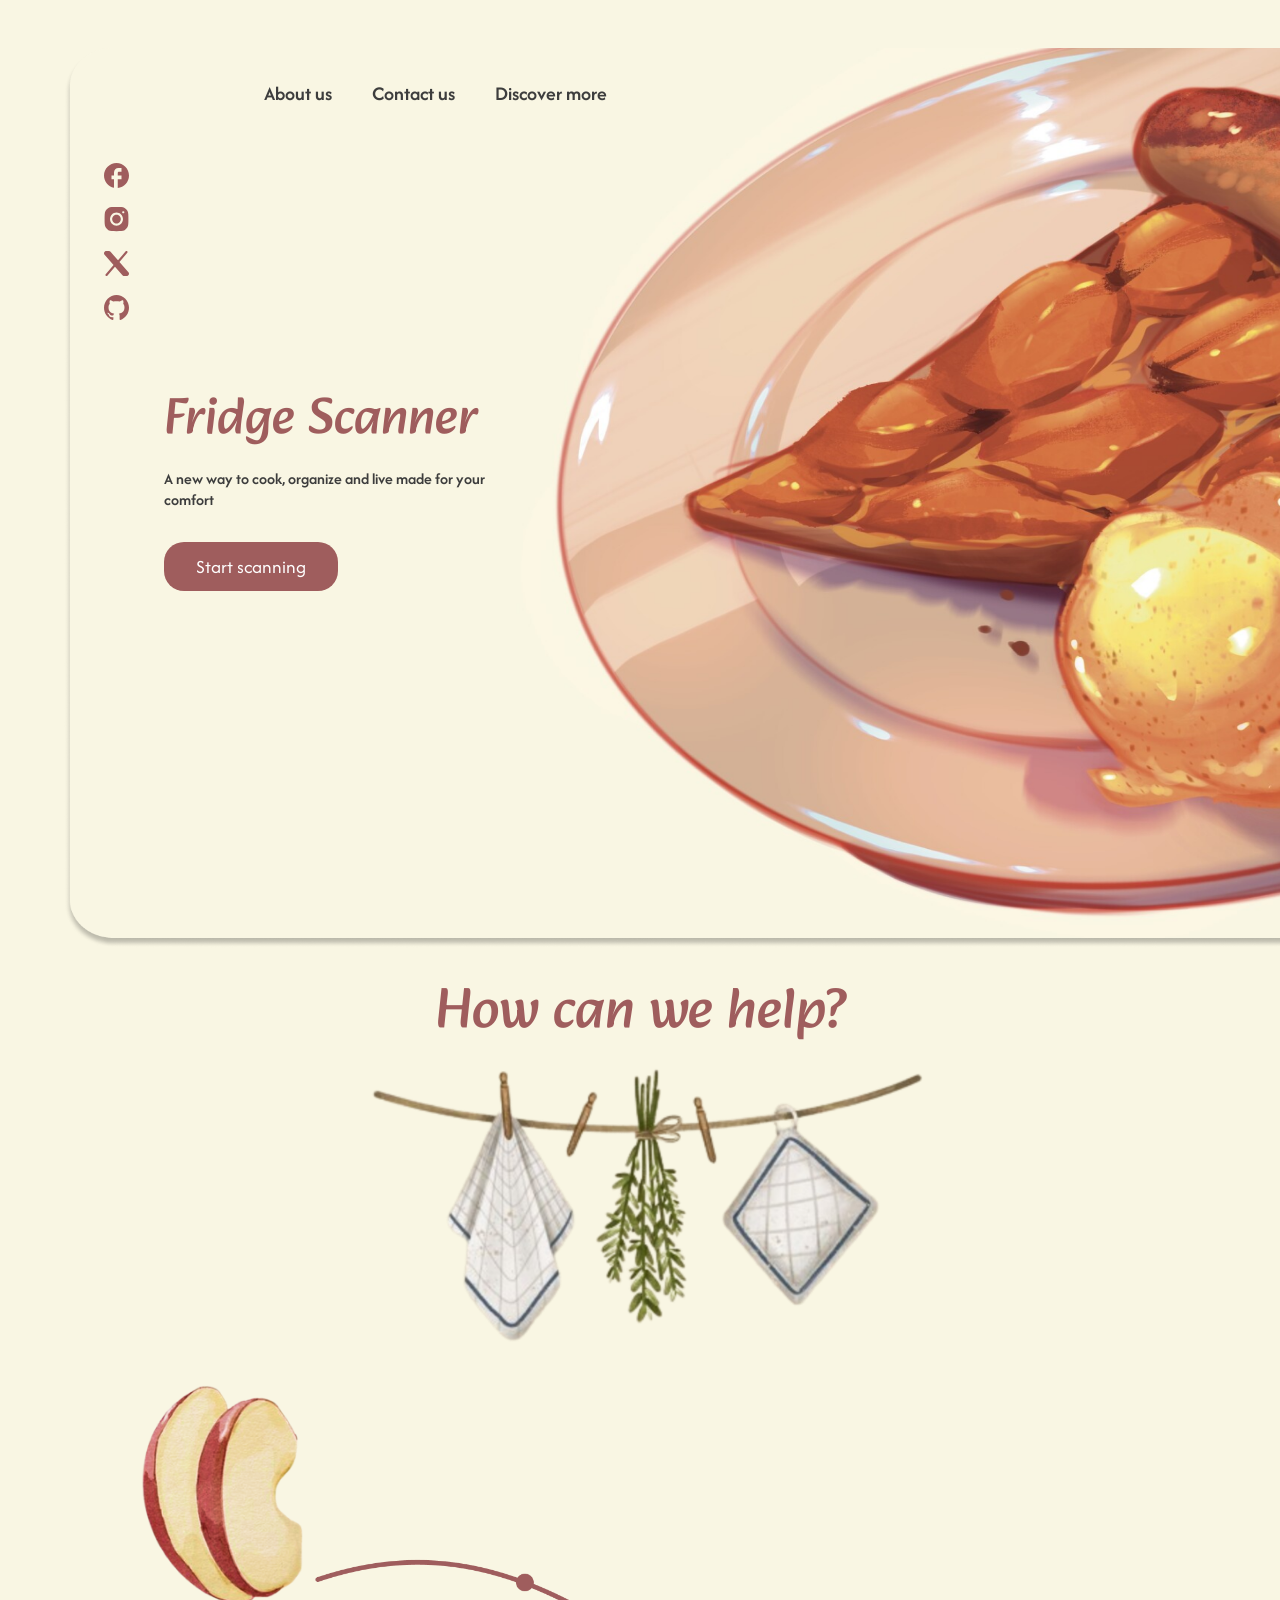
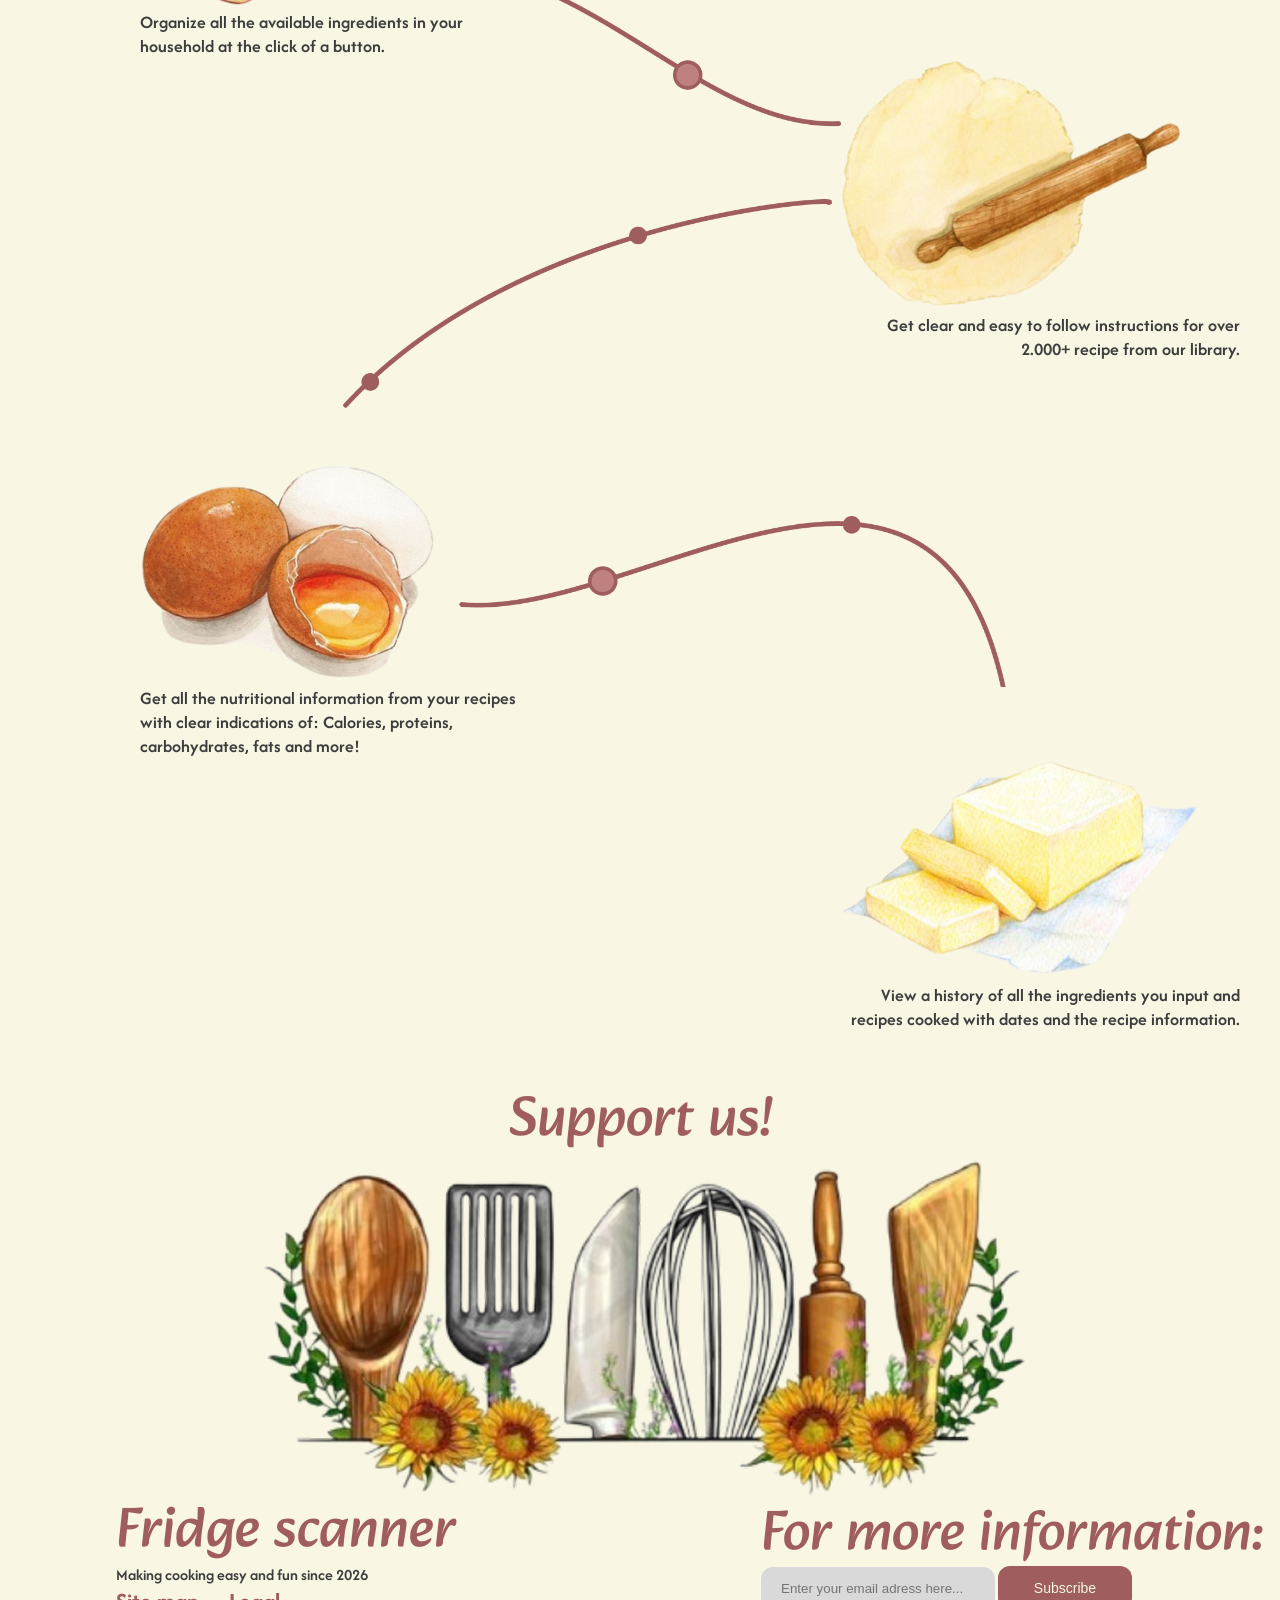
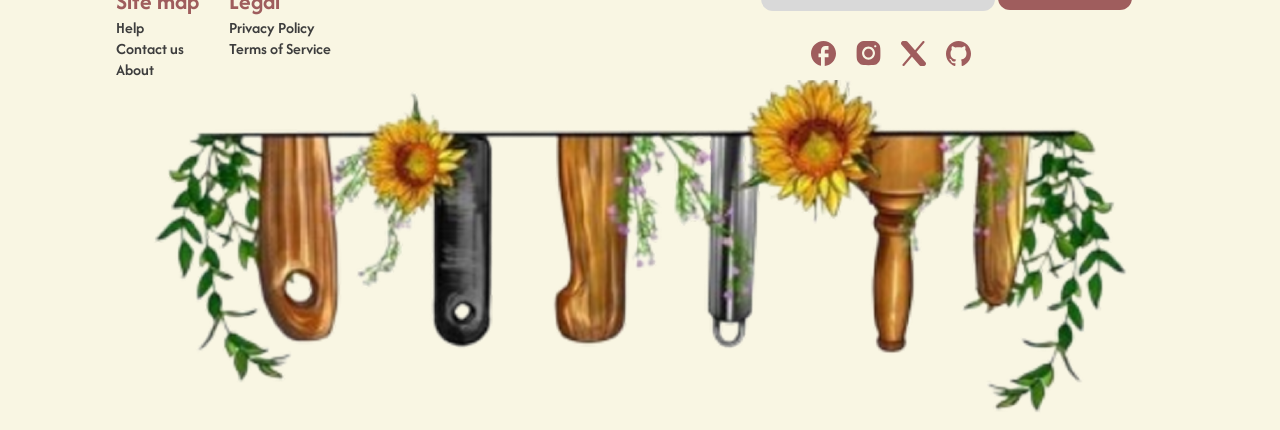
==== index.html @ 54549758 "Finished the input bar and positioned it accordingly close #28" ====
<!DOCTYPE html>
<html lang="en">
<head>
    <meta charset="UTF-8">
    <meta name="viewport" content="width=device-width, initial-scale=1.0">
    <title>Fridge Scanner - Cooking Made Easy</title>
    <link rel="stylesheet" href="styles/main.css">

    <link rel="preconnect" href="https://fonts.googleapis.com">
    <link rel="preconnect" href="https://fonts.gstatic.com" crossorigin>
    <link rel="preconnect" href="https://fonts.googleapis.com">
<link rel="preconnect" href="https://fonts.gstatic.com" crossorigin>
<link href="https://fonts.googleapis.com/css2?family=Afacad:ital,wght@0,400..700;1,400..700&family=Alkatra:wght@400..700&family=DM+Sans:ital,opsz,wght@0,9..40,100..1000;1,9..40,100..1000&family=Noto+Sans:ital,wght@0,100..900;1,100..900&display=swap" rel="stylesheet">
    <link href="https://fonts.googleapis.com/css2?family=Afacad:ital,wght@0,400..700;1,400..700&family=DM+Sans:ital,opsz,wght@0,9..40,100..1000;1,9..40,100..1000&family=Noto+Sans:ital,wght@0,100..900;1,100..900&display=swap" rel="stylesheet">
</head>
 
<body>

    <section class="hero">
      <header>
        
        <nav>
            <a href="#about">About us</a>
            <a href="#contact">Contact us</a>
            <a href="#discover">Discover more</a>
        </nav>

    </header>

       <div class="social-icons">
            <svg width="20" height="20" viewBox="0 0 20 20" fill="none" xmlns="http://www.w3.org/2000/svg">
              <a href="#Facebook">aaa</a>
              <path d="M20 10.0251C20 4.49123 15.52 0 10 0C4.48 0 0 4.49123 0 10.0251C0 14.8772 3.44 18.9173 8 19.8496V13.0326H6V10.0251H8V7.5188C8 5.58396 9.57 4.01003 11.5 4.01003H14V7.01754H12C11.45 7.01754 11 7.46867 11 8.02005V10.0251H14V13.0326H11V20C16.05 19.4987 20 15.2281 20 10.0251Z" fill="#9F5D5D"/>
            </svg>

            <svg width="20" height="21" viewBox="0 0 20 21" fill="none" xmlns="http://www.w3.org/2000/svg">
              <a href="#instagram"></a>
              <path d="M6.36365 10.1698C6.36365 9.18899 6.74676 8.24836 7.42871 7.55483C8.11066 6.8613 9.03559 6.47168 10 6.47168C10.9644 6.47168 11.8894 6.8613 12.5713 7.55483C13.2533 8.24836 13.6364 9.18899 13.6364 10.1698C13.6364 11.1506 13.2533 12.0912 12.5713 12.7847C11.8894 13.4783 10.9644 13.8679 10 13.8679C9.03559 13.8679 8.11066 13.4783 7.42871 12.7847C6.74676 12.0912 6.36365 11.1506 6.36365 10.1698Z" fill="#9F5D5D"/>
              <path d="M10.0455 0C11.7064 0 13.0145 2.06648e-08 14.0636 0.0970753C15.1345 0.195075 16.0236 0.40032 16.8182 0.867206C17.7855 1.43519 18.5888 2.2521 19.1473 3.23584C19.6064 4.04388 19.8082 4.94807 19.9045 6.03716C20 7.10406 20 8.43446 20 10.1236V10.216C20 11.9051 20 13.2355 19.9045 14.3024C19.8082 15.3915 19.6064 16.2957 19.1473 17.1037C18.5888 18.0875 17.7855 18.9044 16.8182 19.4724C16.0236 19.9393 15.1345 20.1445 14.0636 20.2425C13.0145 20.3396 11.7064 20.3396 10.0455 20.3396H9.95455C8.29364 20.3396 6.98546 20.3396 5.93636 20.2425C4.86545 20.1445 3.97636 19.9393 3.18182 19.4724C2.2145 18.9044 1.41123 18.0875 0.852727 17.1037C0.393636 16.2957 0.191818 15.3915 0.0954546 14.3024C2.03198e-08 13.2355 0 11.9051 0 10.216V10.1236C0 8.43446 2.03198e-08 7.10406 0.0954546 6.03716C0.191818 4.94807 0.393636 4.04388 0.852727 3.23584C1.41123 2.2521 2.2145 1.43519 3.18182 0.867206C3.97636 0.40032 4.86545 0.195075 5.93636 0.0970753C6.98546 2.06648e-08 8.29364 0 9.95455 0H10.0455ZM15.6818 3.46698C15.4407 3.46698 15.2095 3.56438 15.039 3.73776C14.8685 3.91115 14.7727 4.1463 14.7727 4.3915V4.3952C14.7727 4.6404 14.8685 4.87556 15.039 5.04894C15.2095 5.22232 15.4407 5.31973 15.6818 5.31973H15.6855C15.9266 5.31973 16.1578 5.22232 16.3283 5.04894C16.4988 4.87556 16.5945 4.6404 16.5945 4.3952V4.3915C16.5945 4.1463 16.4988 3.91115 16.3283 3.73776C16.1578 3.56438 15.9266 3.46698 15.6855 3.46698H15.6818ZM10 4.62263C8.55336 4.62263 7.16598 5.20707 6.14305 6.24736C5.12013 7.28765 4.54545 8.6986 4.54545 10.1698C4.54545 11.641 5.12013 13.0519 6.14305 14.0922C7.16598 15.1325 8.55336 15.717 10 15.717C11.4466 15.717 12.834 15.1325 13.8569 14.0922C14.8799 13.0519 15.4545 11.641 15.4545 10.1698C15.4545 8.6986 14.8799 7.28765 13.8569 6.24736C12.834 5.20707 11.4466 4.62263 10 4.62263Z" fill="#9F5D5D"/>
            </svg>
            
            <svg width="17" height="17" viewBox="0 0 17 17" fill="none" xmlns="http://www.w3.org/2000/svg">
              <a href="#X"></a>
              <path d="M15.8538 1.20293C15.9796 1.05608 16.0418 0.865308 16.0269 0.672571C16.0119 0.479835 15.921 0.300926 15.7742 0.175204C15.6273 0.0494812 15.4365 -0.0127569 15.2438 0.00218109C15.051 0.0171191 14.8721 0.10801 14.7464 0.254858L9.53151 6.34935L4.45657 0.581244C4.2907 0.396348 4.08734 0.248909 3.86003 0.148747C3.63272 0.0485845 3.38668 -0.00200282 3.13829 0.00035379H1.70634C1.04575 0.00035379 0.478408 0.342283 0.190854 0.860033C0.037462 1.13491 -0.0259152 1.45095 0.0096327 1.76371C0.0451806 2.07647 0.177866 2.37022 0.389033 2.60367L6.49568 9.54619L1.14581 15.7971C1.08355 15.8698 1.03623 15.954 1.00654 16.045C0.976846 16.136 0.965372 16.232 0.972769 16.3274C0.980167 16.4229 1.00629 16.5159 1.04965 16.6012C1.09301 16.6866 1.15275 16.7625 1.22547 16.8248C1.29818 16.887 1.38245 16.9344 1.47346 16.9641C1.56447 16.9937 1.66043 17.0052 1.75587 16.9978C1.85131 16.9904 1.94436 16.9643 2.02971 16.9209C2.11505 16.8776 2.19102 16.8179 2.25328 16.7451L7.46812 10.6507L12.5431 16.4188C12.8782 16.7995 13.3688 16.9996 13.8613 16.9996H15.2933C15.9549 16.9996 16.5212 16.6577 16.8088 16.14C16.9623 15.8652 17.0258 15.5492 16.9905 15.2365C16.9551 14.9237 16.8226 14.6299 16.6116 14.3963L10.504 7.45479L15.8538 1.20293Z" fill="#9F5D5D"/>
            </svg>

            <svg width="20" height="20" viewBox="0 0 20 20" fill="none" xmlns="http://www.w3.org/2000/svg">
              <a href="#linkedin"></a>
              <path d="M10 0C8.68678 0 7.38642 0.265079 6.17317 0.780103C4.95991 1.29513 3.85752 2.05001 2.92893 3.00165C1.05357 4.92357 0 7.53026 0 10.2483C0 14.778 2.87 18.6211 6.84 19.9841C7.34 20.0661 7.5 19.7484 7.5 19.4717V17.7398C4.73 18.3547 4.14 16.3665 4.14 16.3665C3.68 15.1777 3.03 14.86 3.03 14.86C2.12 14.2246 3.1 14.2451 3.1 14.2451C4.1 14.3168 4.63 15.3007 4.63 15.3007C5.5 16.8584 6.97 16.3972 7.54 16.1513C7.63 15.4851 7.89 15.0342 8.17 14.778C5.95 14.5218 3.62 13.6404 3.62 9.73586C3.62 8.5983 4 7.6862 4.65 6.95858C4.55 6.70237 4.2 5.63655 4.75 4.25303C4.75 4.25303 5.59 3.97633 7.5 5.29836C8.29 5.07289 9.15 4.96016 10 4.96016C10.85 4.96016 11.71 5.07289 12.5 5.29836C14.41 3.97633 15.25 4.25303 15.25 4.25303C15.8 5.63655 15.45 6.70237 15.35 6.95858C16 7.6862 16.38 8.5983 16.38 9.73586C16.38 13.6507 14.04 14.5116 11.81 14.7678C12.17 15.0855 12.5 15.7106 12.5 16.6637V19.4717C12.5 19.7484 12.66 20.0764 13.17 19.9841C17.14 18.6109 20 14.778 20 10.2483C20 8.90245 19.7413 7.5698 19.2388 6.32643C18.7362 5.08305 17.9997 3.95329 17.0711 3.00165C16.1425 2.05001 15.0401 1.29513 13.8268 0.780103C12.6136 0.265079 11.3132 0 10 0Z" fill="#9F5D5D"/>
            </svg>
        </div>
      
        <div class="hero-content">
            <h1>Fridge Scanner</h1>
            <p>A new way to cook, organize and live made for your comfort</p>
            <button class="cta-button">Start scanning</button>
        </div>
        <div class="hero-image">
            <img src="images/HeroImage.png" alt="Fridge Scanner Hero">
        </div>
    </section>

    <div class="content how-it-works">
          <h1>How can we help?</h1>

          <img src="images/content-top.png" alt="" class="content-top">

          <img src="images/trail.png" alt="" class="trail">

          <div class="content-card card-left">
              <img src="images/img1.png" alt="apple" class="content-card__image">

              <p>Organize all the available ingredients  in your household at the click of a button.</p>
          </div>

          <div class="content-card card-right">
            <img src="images/img2.png" alt="" class="content-card__image" id="pie-crust-image">

            <p class="content-right">Get clear and easy to follow instructions for over 2.000+ recipe from our library.</p>
          </div>

          <div class="content-card card-left">
            <img src="images/img3.png" alt="" class="content-card__image">

            <p>Get all the nutritional information from your recipes with clear indications of: Calories, proteins, carbohydrates, fats and more!</p>
          </div>

          <div class="content-card card-right">
            <img src="images/img4.png" alt="" class="content-card__image">

            <p class="content-right">View a history of all the ingredients you input and recipes cooked with dates and the recipe information.</p>
          </div>

    </div>

  <div class="footer">
      <h1>Support us!</h1>

    <img src="images/Footer-top.png" alt="" class="footer-image">

      <div class="footer-content">
        
          <h1>Fridge scanner</h1>
          <p>Making cooking easy and fun since 2026</p>

        <div class="text-content">
              <div class="Site-map">
                <h2>Site map</h2>
                <p>Help</p>
                <p>Contact us</p>
                <p>About</p>
              </div>
              
              <div class="Legal">
                <h2>Legal</h2>
                <p>Privacy Policy</p>
                <p>Terms of Service</p>
              </div>

              <div class="email-selection">
                <h1>For more information:</h1>
          
                <div class="input-bar">
                  <input type="text" placeholder="Enter your email adress here..."> 
                  <button>Subscribe</button>

                  <div class="socials">
                  <svg width="20" height="20" viewBox="0 0 20 20" fill="none" xmlns="http://www.w3.org/2000/svg">
                      <a href="#Facebook">aaa</a>
                      <path d="M20 10.0251C20 4.49123 15.52 0 10 0C4.48 0 0 4.49123 0 10.0251C0 14.8772 3.44 18.9173 8 19.8496V13.0326H6V10.0251H8V7.5188C8 5.58396 9.57 4.01003 11.5 4.01003H14V7.01754H12C11.45 7.01754 11 7.46867 11 8.02005V10.0251H14V13.0326H11V20C16.05 19.4987 20 15.2281 20 10.0251Z" fill="#9F5D5D"/>
                    </svg>

                    <svg width="20" height="21" viewBox="0 0 20 21" fill="none" xmlns="http://www.w3.org/2000/svg">
                      <a href="#instagram"></a>
                      <path d="M6.36365 10.1698C6.36365 9.18899 6.74676 8.24836 7.42871 7.55483C8.11066 6.8613 9.03559 6.47168 10 6.47168C10.9644 6.47168 11.8894 6.8613 12.5713 7.55483C13.2533 8.24836 13.6364 9.18899 13.6364 10.1698C13.6364 11.1506 13.2533 12.0912 12.5713 12.7847C11.8894 13.4783 10.9644 13.8679 10 13.8679C9.03559 13.8679 8.11066 13.4783 7.42871 12.7847C6.74676 12.0912 6.36365 11.1506 6.36365 10.1698Z" fill="#9F5D5D"/>
                      <path d="M10.0455 0C11.7064 0 13.0145 2.06648e-08 14.0636 0.0970753C15.1345 0.195075 16.0236 0.40032 16.8182 0.867206C17.7855 1.43519 18.5888 2.2521 19.1473 3.23584C19.6064 4.04388 19.8082 4.94807 19.9045 6.03716C20 7.10406 20 8.43446 20 10.1236V10.216C20 11.9051 20 13.2355 19.9045 14.3024C19.8082 15.3915 19.6064 16.2957 19.1473 17.1037C18.5888 18.0875 17.7855 18.9044 16.8182 19.4724C16.0236 19.9393 15.1345 20.1445 14.0636 20.2425C13.0145 20.3396 11.7064 20.3396 10.0455 20.3396H9.95455C8.29364 20.3396 6.98546 20.3396 5.93636 20.2425C4.86545 20.1445 3.97636 19.9393 3.18182 19.4724C2.2145 18.9044 1.41123 18.0875 0.852727 17.1037C0.393636 16.2957 0.191818 15.3915 0.0954546 14.3024C2.03198e-08 13.2355 0 11.9051 0 10.216V10.1236C0 8.43446 2.03198e-08 7.10406 0.0954546 6.03716C0.191818 4.94807 0.393636 4.04388 0.852727 3.23584C1.41123 2.2521 2.2145 1.43519 3.18182 0.867206C3.97636 0.40032 4.86545 0.195075 5.93636 0.0970753C6.98546 2.06648e-08 8.29364 0 9.95455 0H10.0455ZM15.6818 3.46698C15.4407 3.46698 15.2095 3.56438 15.039 3.73776C14.8685 3.91115 14.7727 4.1463 14.7727 4.3915V4.3952C14.7727 4.6404 14.8685 4.87556 15.039 5.04894C15.2095 5.22232 15.4407 5.31973 15.6818 5.31973H15.6855C15.9266 5.31973 16.1578 5.22232 16.3283 5.04894C16.4988 4.87556 16.5945 4.6404 16.5945 4.3952V4.3915C16.5945 4.1463 16.4988 3.91115 16.3283 3.73776C16.1578 3.56438 15.9266 3.46698 15.6855 3.46698H15.6818ZM10 4.62263C8.55336 4.62263 7.16598 5.20707 6.14305 6.24736C5.12013 7.28765 4.54545 8.6986 4.54545 10.1698C4.54545 11.641 5.12013 13.0519 6.14305 14.0922C7.16598 15.1325 8.55336 15.717 10 15.717C11.4466 15.717 12.834 15.1325 13.8569 14.0922C14.8799 13.0519 15.4545 11.641 15.4545 10.1698C15.4545 8.6986 14.8799 7.28765 13.8569 6.24736C12.834 5.20707 11.4466 4.62263 10 4.62263Z" fill="#9F5D5D"/>
                    </svg>
                    
                    <svg width="17" height="17" viewBox="0 0 17 17" fill="none" xmlns="http://www.w3.org/2000/svg">
                      <a href="#X"></a>
                      <path d="M15.8538 1.20293C15.9796 1.05608 16.0418 0.865308 16.0269 0.672571C16.0119 0.479835 15.921 0.300926 15.7742 0.175204C15.6273 0.0494812 15.4365 -0.0127569 15.2438 0.00218109C15.051 0.0171191 14.8721 0.10801 14.7464 0.254858L9.53151 6.34935L4.45657 0.581244C4.2907 0.396348 4.08734 0.248909 3.86003 0.148747C3.63272 0.0485845 3.38668 -0.00200282 3.13829 0.00035379H1.70634C1.04575 0.00035379 0.478408 0.342283 0.190854 0.860033C0.037462 1.13491 -0.0259152 1.45095 0.0096327 1.76371C0.0451806 2.07647 0.177866 2.37022 0.389033 2.60367L6.49568 9.54619L1.14581 15.7971C1.08355 15.8698 1.03623 15.954 1.00654 16.045C0.976846 16.136 0.965372 16.232 0.972769 16.3274C0.980167 16.4229 1.00629 16.5159 1.04965 16.6012C1.09301 16.6866 1.15275 16.7625 1.22547 16.8248C1.29818 16.887 1.38245 16.9344 1.47346 16.9641C1.56447 16.9937 1.66043 17.0052 1.75587 16.9978C1.85131 16.9904 1.94436 16.9643 2.02971 16.9209C2.11505 16.8776 2.19102 16.8179 2.25328 16.7451L7.46812 10.6507L12.5431 16.4188C12.8782 16.7995 13.3688 16.9996 13.8613 16.9996H15.2933C15.9549 16.9996 16.5212 16.6577 16.8088 16.14C16.9623 15.8652 17.0258 15.5492 16.9905 15.2365C16.9551 14.9237 16.8226 14.6299 16.6116 14.3963L10.504 7.45479L15.8538 1.20293Z" fill="#9F5D5D"/>
                    </svg>

                    <svg width="20" height="20" viewBox="0 0 20 20" fill="none" xmlns="http://www.w3.org/2000/svg">
                      <a href="#linkedin"></a>
                      <path d="M10 0C8.68678 0 7.38642 0.265079 6.17317 0.780103C4.95991 1.29513 3.85752 2.05001 2.92893 3.00165C1.05357 4.92357 0 7.53026 0 10.2483C0 14.778 2.87 18.6211 6.84 19.9841C7.34 20.0661 7.5 19.7484 7.5 19.4717V17.7398C4.73 18.3547 4.14 16.3665 4.14 16.3665C3.68 15.1777 3.03 14.86 3.03 14.86C2.12 14.2246 3.1 14.2451 3.1 14.2451C4.1 14.3168 4.63 15.3007 4.63 15.3007C5.5 16.8584 6.97 16.3972 7.54 16.1513C7.63 15.4851 7.89 15.0342 8.17 14.778C5.95 14.5218 3.62 13.6404 3.62 9.73586C3.62 8.5983 4 7.6862 4.65 6.95858C4.55 6.70237 4.2 5.63655 4.75 4.25303C4.75 4.25303 5.59 3.97633 7.5 5.29836C8.29 5.07289 9.15 4.96016 10 4.96016C10.85 4.96016 11.71 5.07289 12.5 5.29836C14.41 3.97633 15.25 4.25303 15.25 4.25303C15.8 5.63655 15.45 6.70237 15.35 6.95858C16 7.6862 16.38 8.5983 16.38 9.73586C16.38 13.6507 14.04 14.5116 11.81 14.7678C12.17 15.0855 12.5 15.7106 12.5 16.6637V19.4717C12.5 19.7484 12.66 20.0764 13.17 19.9841C17.14 18.6109 20 14.778 20 10.2483C20 8.90245 19.7413 7.5698 19.2388 6.32643C18.7362 5.08305 17.9997 3.95329 17.0711 3.00165C16.1425 2.05001 15.0401 1.29513 13.8268 0.780103C12.6136 0.265079 11.3132 0 10 0Z" fill="#9F5D5D"/>
                    </svg>
                </div>
              </div>
        </div>    
      </div>
    </div>

    <img src="images/Footer-bottom.png" alt="" class="footer-image">



        
</body>
</html>
---- styles/main.css ----
* {
            margin: 0;
            padding: 0;
            box-sizing: border-box;
        }

        :root { 
          --cream: #f9f6e3;
          --dusty-rose: #9F5D5D;
          --dark-brown: #5c4033;
          --text-dark: #3d3d3d;
          --grey: #D9D9D9; 
        }
 
        body {
          font-family: "Afacad", sans-serif;
          font-weight: 600;
          background-color: var(--cream);
          color: var(--text-dark);
          font-size: 16px;
        }
 
        .social-icons {
          position: absolute;
          z-index: 1;
          display: flex;
          flex-direction: column;
          gap: 1.2rem;
          padding-left: 40px;
          padding-bottom: 500px;
        }

        .social-icons svg{
          width: 25px;
          height: 25px;
        }
 
        nav {
          display: flex;
          gap: 2.5rem;
          position: absolute;
          z-index: 1;
          padding-top: 80px;
          padding-left: 200px;
        ;
        }
 
        nav a {
          text-decoration: none;
          color: var(--text-dark);
          font-size: 20px;
          z-index: 1;
        }
 
        .hero {
          display: grid;
          gap: 3rem;
          align-items: center;
          padding-left: 4rem;
          width: 1600px;
          margin: 0 auto;
        }
 
        .hero-content {
          padding-left: 100px;
          position: absolute;
          z-index: 1;
        }
 
        .hero-content h1 {
            font-size: 3.2rem;
            color: var(--dusty-rose);
            font-family: "Alkatra", system-ui;
            margin-bottom: 1.2rem;
            line-height: 1.1;
            font-weight: normal;
        }
 
        .hero-content p {
            font-size: 1rem;
            color: var(--text-dark);
            margin-bottom: 2rem;
            max-width: 350px;
        }
 
        .cta-button {
            padding: 0.75rem 2rem;
            background-color: var(--dusty-rose);
            color: white;
            text-decoration: none;
            border-radius: 20px;
            font-size: 1.2rem;
            border: none;
            cursor: pointer;
            font-family: "Afacad", sans-serif;
            transition: background-color 0.3s ease;
        }
 
        .cta-button:hover {
            background-color: var(--dark-brown);
        }
 
        .hero-image {
          position: relative;
          z-index: 0;
          padding-bottom: 30px;
        }
 
        .hero-image img {
          width: 1500px;
          height: 900px;
          z-index: 0;
        }

        .content {
          display: flex;
          justify-content: center;
          align-items: center;
          flex-direction: column;
          margin: 0 auto;
        }

        .content h1{
            font-size: 3.5rem;
            color: var(--dusty-rose);
            font-family: "Alkatra", system-ui;
            line-height: 1.1;
            font-weight: normal;
        }

        #top-image{
          height: 342px;
          width: 576px;
        }

        .content{
            display: flex;
            flex-direction: column;
            align-items: center;
            min-width: 980px;
            width: 70%;
        }

        .content-top{
            width: 600px;
            height: 300px;
        }

        .content-card__image{
            height: 220px;
        }

        .card-left{
            padding-right: 600px;
            padding-top: 40px;
        }

        .card-right{
            padding-bottom: 60px;
            padding-left: 800px;
        }

        .content-right{
            text-align: right;
        }

        .how-it-works p{
            font-size: 18px;
            width: 400px;
        }

        .trail{
            position: absolute;
            padding-top: 100px;
            height: 900px;
            width: 1130px;
            padding-left: 80px;
        }

        #pie-crust-image{
            height: 250px;
        }

        .footer{
            display: flex;
            justify-content: center;
            align-items: center;
            flex-direction: column;
            margin: 0 auto;
        }

        .footer h1{
            font-size: 3.5rem;
            color: var(--dusty-rose);
            font-family: "Alkatra", system-ui;
            line-height: 1.1;
            font-weight: normal;
        }

        .footer-image{
            height: 350px;
            display: flex;
            align-items: center;
        }

        .footer-content{
            display: flex;
            flex-direction: column;
            justify-content: center;
            align-items: flex-start;
            margin: 0 auto;
            padding-left: 100px;
        }

        .footer-content h2{
            color: var(--dusty-rose);
            display: flex;
            flex-direction:row;
            
        }
        
        .text-content{
            display: flex;
            flex-direction: row ;
            gap: 30px;
        }

        .email-selection{
            display: flex;
            flex-direction: column;
            margin-left: 400px;
            align-items: flex-start;
            margin-top: -80px;
        }

        .input-bar input{
          width: 234px;
          height: 44px;  
          border: none;
          border-radius: 12px;
          background-color: var(--grey);
          padding-left: 20px;
          color: #919191;
        }

        .input-bar button{
            width: 134px;
            height: 44px;
            border-radius: 12px;
            border: none;
            background-color: var(--dusty-rose);
            font-size: 14px;
            color: var(--cream);
            transition: background-color 0.3s ease;
            cursor: pointer;
        }

        .input-bar button:hover{
            background-color: var(--dark-brown);
        }

        .socials{
            display: flex;
            gap: 20px;
            padding-top: 30px;
            padding-left: 50px;
        }

        .socials svg{
            width: 25px;
            cursor: pointer;
            height: 25px;
        }

        /*Pentru telefon*/
        @media (max-width: 1024px) {
            header {
                flex-direction: column;
                gap: 1.5rem;
            }
 
            nav {
                margin-left: 0;
                gap: 1.5rem;
            }
 
            .hero {
                grid-template-columns: 1fr;
                padding: 2rem;
            }
 
            .hero-content h1 {
                font-size: 2.2rem;
            }
        }
 
        @media (max-width: 768px) {
            header {
                padding: 1.5rem 2rem;
            }
 
            nav {
                flex-direction: column;
                gap: 0.8rem;
                text-align: center;
            }
 
            .social-icons {
                position: relative;
                left: 0;
                transform: none;
                flex-direction: row;
                justify-content: center;
                margin-bottom: 1rem;
                gap: 1rem;
            }
 
            .hero {
                padding: 2rem 1rem;
            }
 
            .hero-content h1 {
                font-size: 2rem;
            }
        }
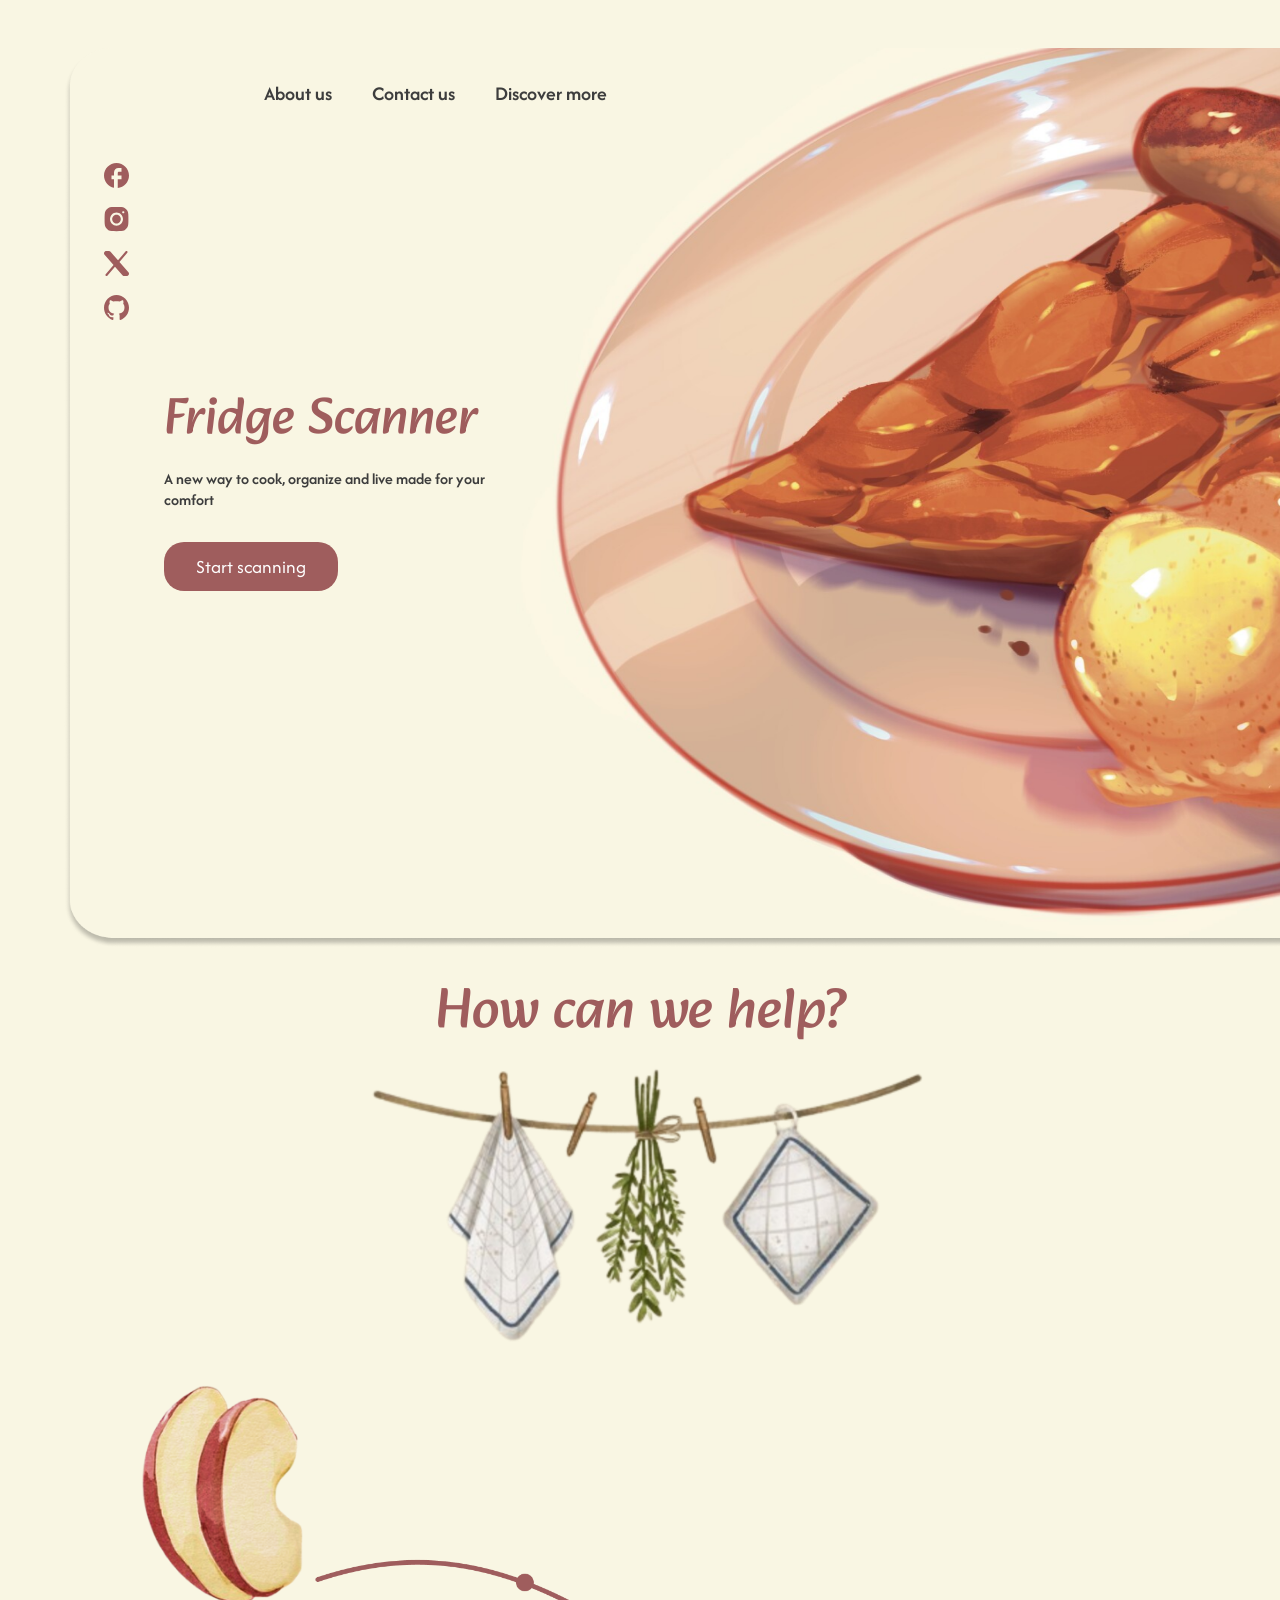
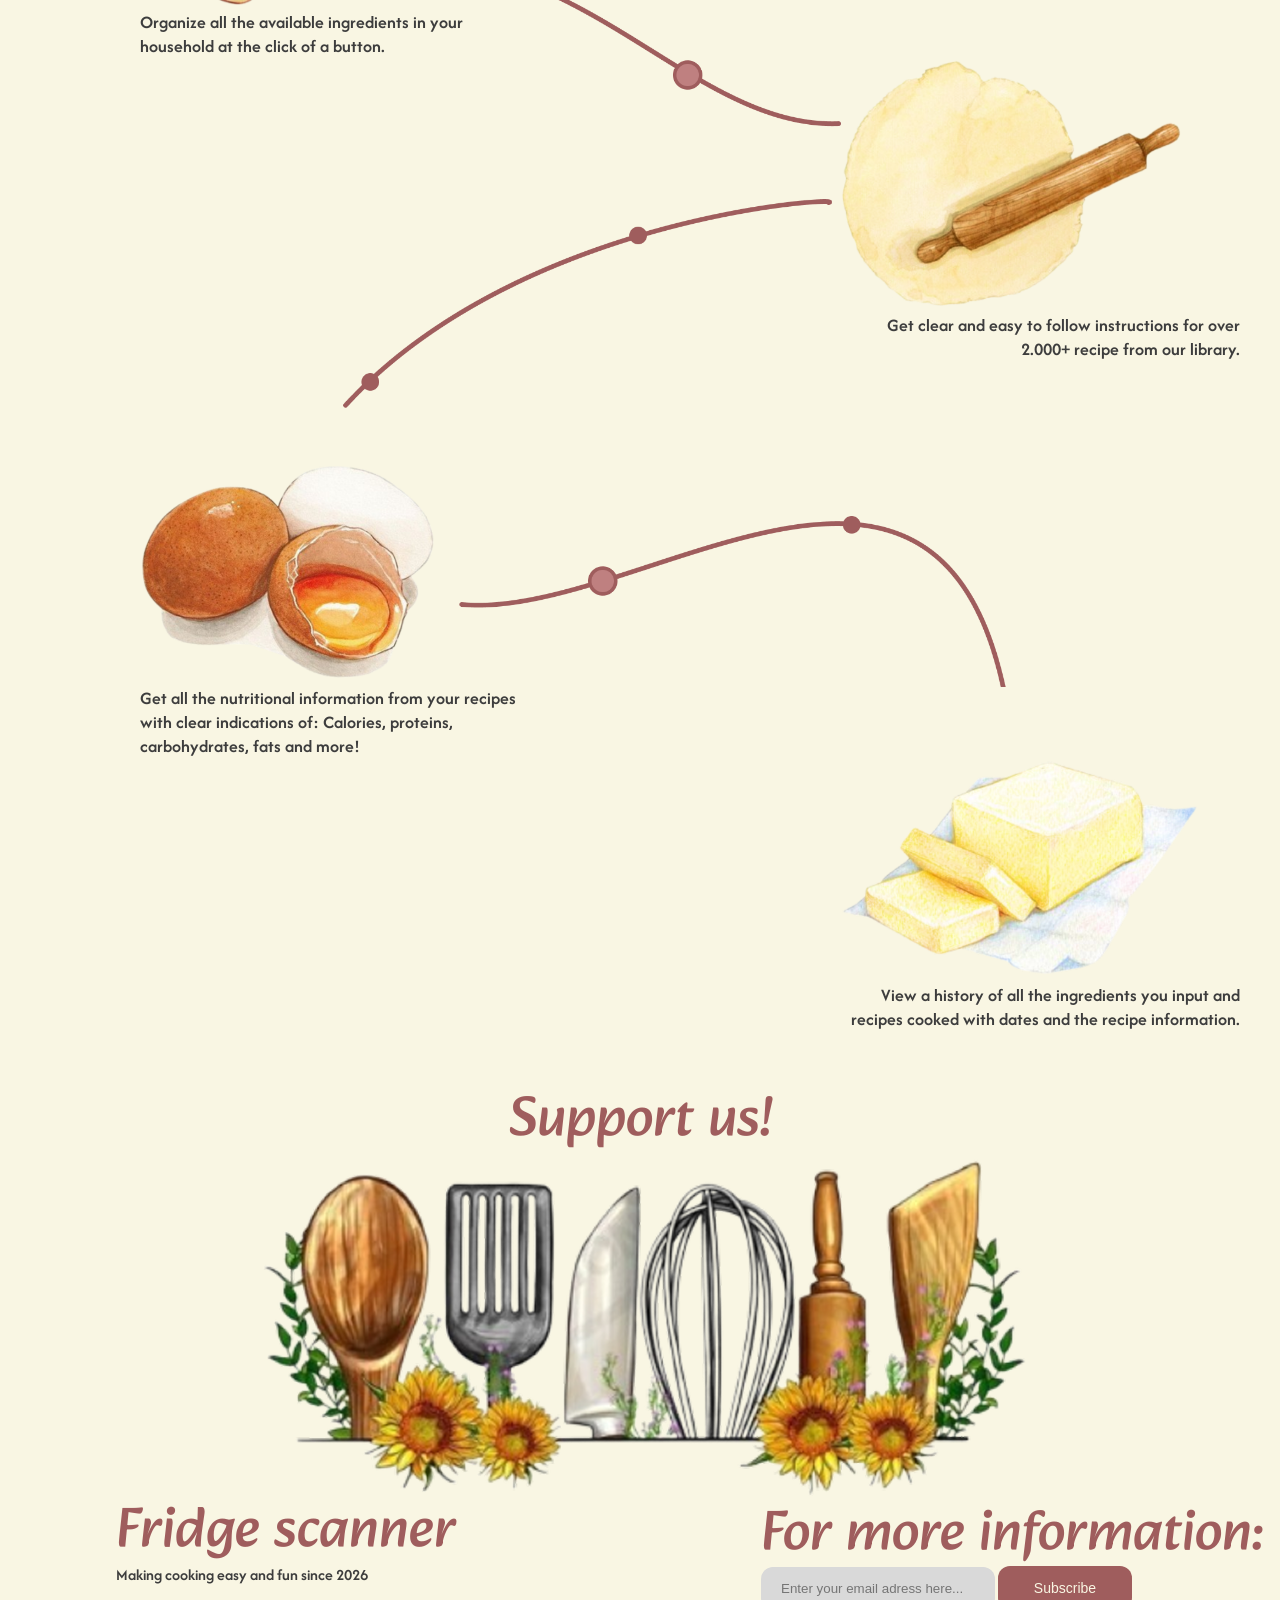
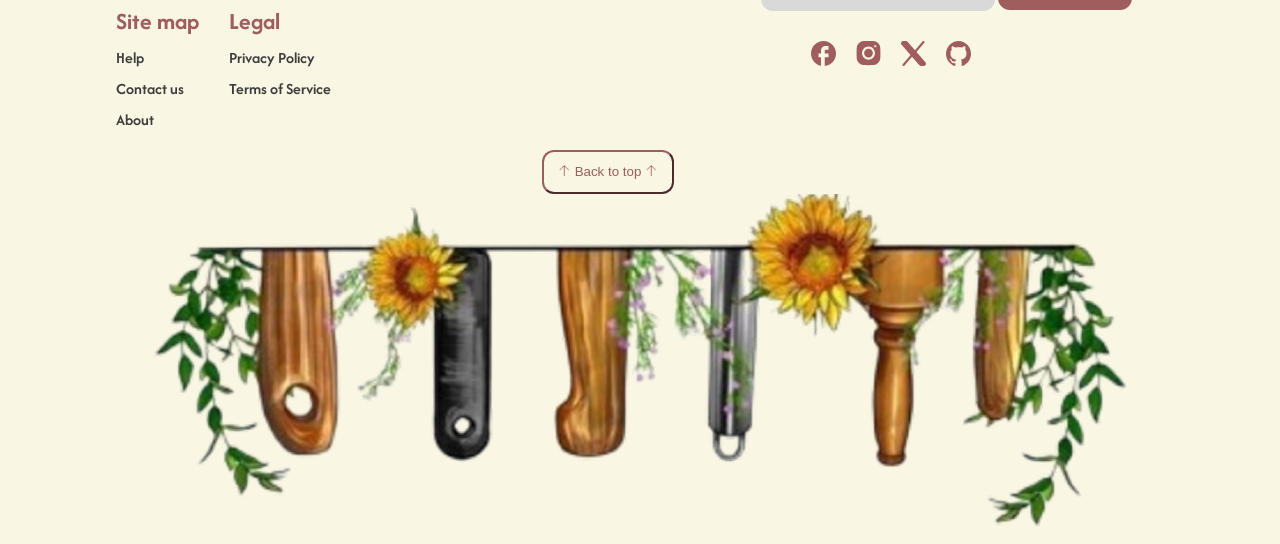
==== commit 2fc0796c: "Added a back to top button, fully implementing the footer from the figma design close #32" ====
--- a/index.html
+++ b/index.html
@@ -10,7 +10,7 @@
     <link rel="preconnect" href="https://fonts.gstatic.com" crossorigin>
     <link rel="preconnect" href="https://fonts.googleapis.com">
 <link rel="preconnect" href="https://fonts.gstatic.com" crossorigin>
-<link href="https://fonts.googleapis.com/css2?family=Afacad:ital,wght@0,400..700;1,400..700&family=Alkatra:wght@400..700&family=DM+Sans:ital,opsz,wght@0,9..40,100..1000;1,9..40,100..1000&family=Noto+Sans:ital,wght@0,100..900;1,100..900&display=swap" rel="stylesheet">
+    <link href="https://fonts.googleapis.com/css2?family=Afacad:ital,wght@0,400..700;1,400..700&family=Alkatra:wght@400..700&family=DM+Sans:ital,opsz,wght@0,9..40,100..1000;1,9..40,100..1000&family=Noto+Sans:ital,wght@0,100..900;1,100..900&display=swap" rel="stylesheet">
     <link href="https://fonts.googleapis.com/css2?family=Afacad:ital,wght@0,400..700;1,400..700&family=DM+Sans:ital,opsz,wght@0,9..40,100..1000;1,9..40,100..1000&family=Noto+Sans:ital,wght@0,100..900;1,100..900&display=swap" rel="stylesheet">
 </head>
  
@@ -20,9 +20,9 @@
       <header>
         
         <nav>
-            <a href="#about">About us</a>
-            <a href="#contact">Contact us</a>
-            <a href="#discover">Discover more</a>
+            <a href="about.html">About us</a>
+            <a href="contact.html">Contact us</a>
+            <a href="discover.html">Discover more</a>
         </nav>
 
     </header>
@@ -53,7 +53,9 @@
         <div class="hero-content">
             <h1>Fridge Scanner</h1>
             <p>A new way to cook, organize and live made for your comfort</p>
-            <button class="cta-button">Start scanning</button>
+            <a href="page.html">
+                <button class="cta-button" id="start-btn">Start scanning</button>
+            </a>
         </div>
         <div class="hero-image">
             <img src="images/HeroImage.png" alt="Fridge Scanner Hero">
@@ -147,9 +149,14 @@
                     </svg>
                 </div>
               </div>
-        </div>    
+
+        </div> 
       </div>
-    </div>
+    
+      <a href="index.html" class="top-link"><button class="Back-to-top">🡡 Back to top 🡡</button></a>
+      
+  </div>
+
 
     <img src="images/Footer-bottom.png" alt="" class="footer-image">
 
--- a/styles/main.css
+++ b/styles/main.css
@@ -272,6 +272,49 @@
             height: 25px;
         }
 
+        .Back-to-top{        
+            border-radius: 12px;
+            background-color: var(--cream);
+            border-color: var(--dusty-rose);
+
+            width:132px;
+            height: 44px;
+
+            color: var(--dusty-rose);
+            transition: background-color 0.3s ease;
+        }
+
+        .Back-to-top:hover{
+            background-color: var(--dusty-rose);
+            color: var(--cream);
+            border-color: var(--dusty-rose);
+        }
+
+        .Site-map{
+            display: flex;
+            flex-direction: column;
+            gap: 10px;
+            margin-top: 20px;
+        }
+
+        .Legal{
+            display: flex;
+            flex-direction: column;
+            gap: 10px;
+            margin-top: 20px;
+        }
+
+        .top-link{
+            text-decoration: none;
+            display: flex;
+            align-items: center;
+            justify-content: center;
+            margin: 0 auto;
+            margin-right: 590px;
+
+            margin-top: 20px;
+        }
+
         /*Pentru telefon*/
         @media (max-width: 1024px) {
             header {
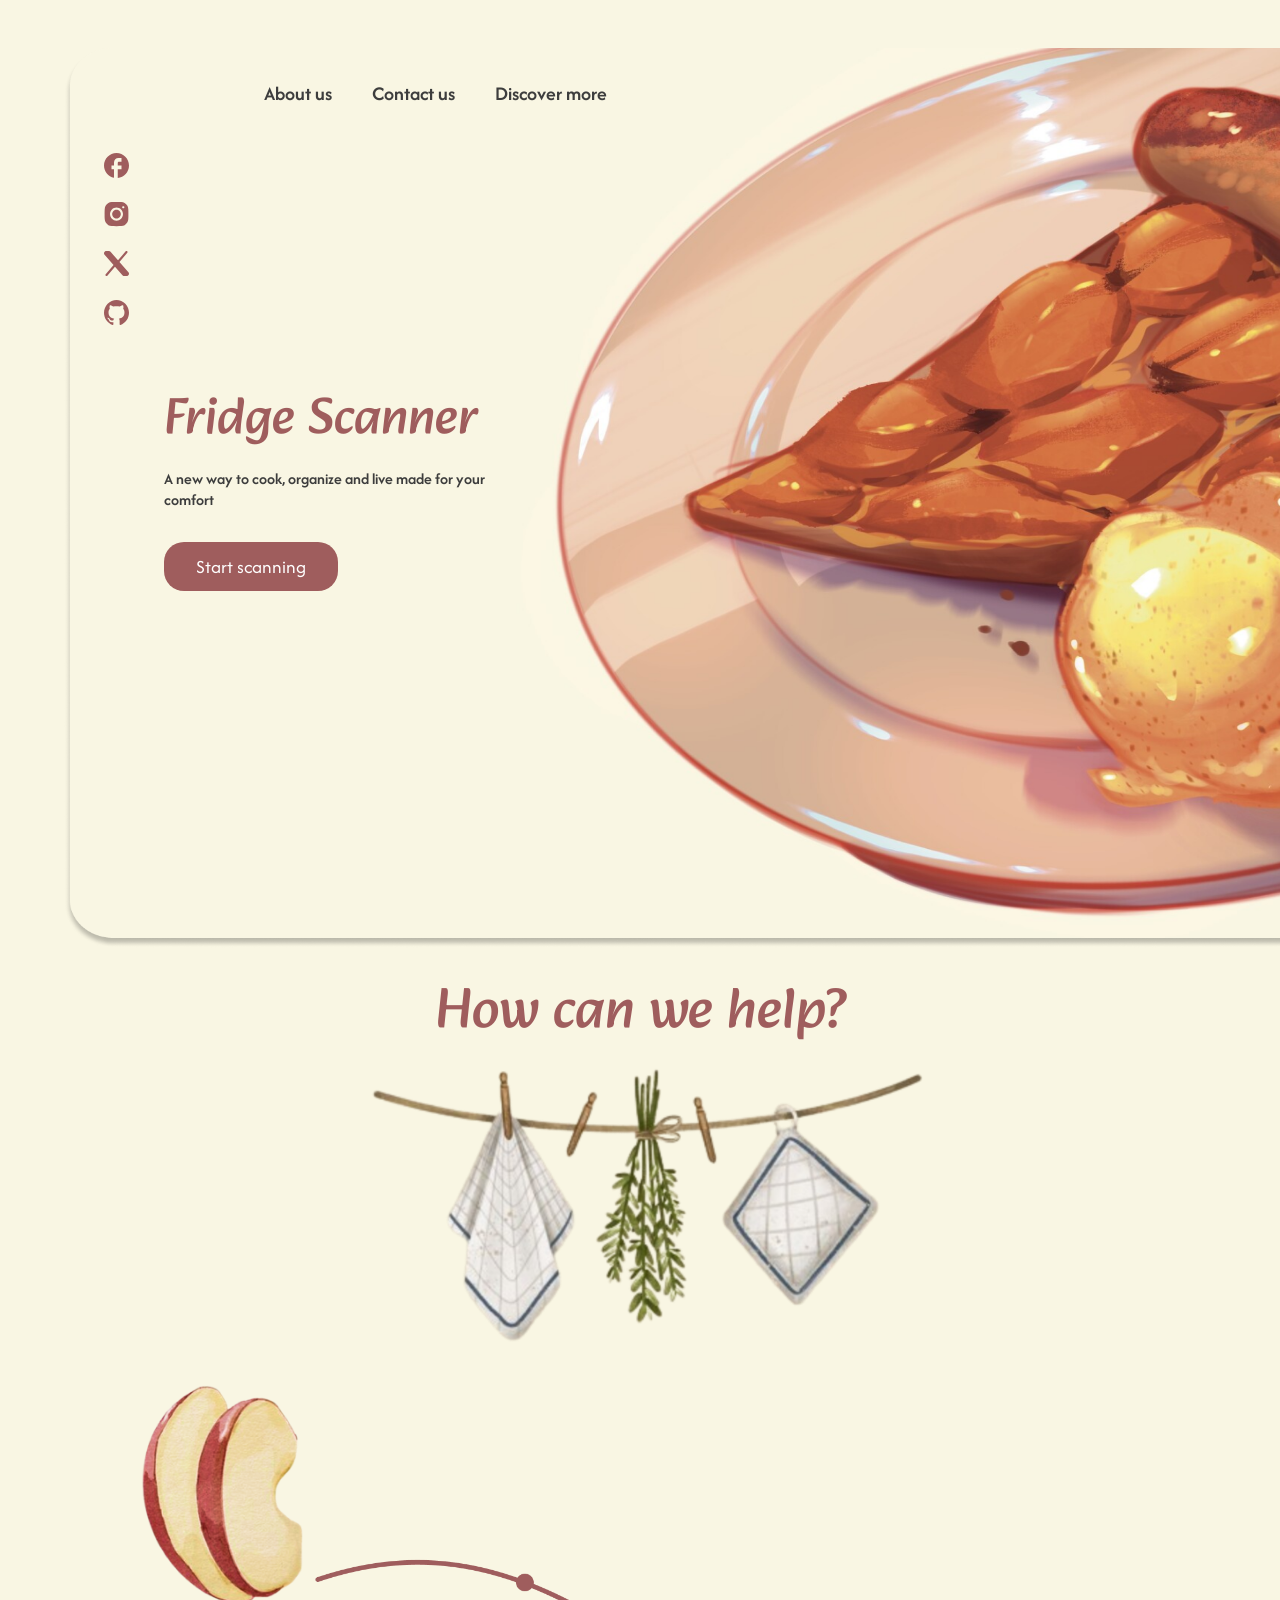
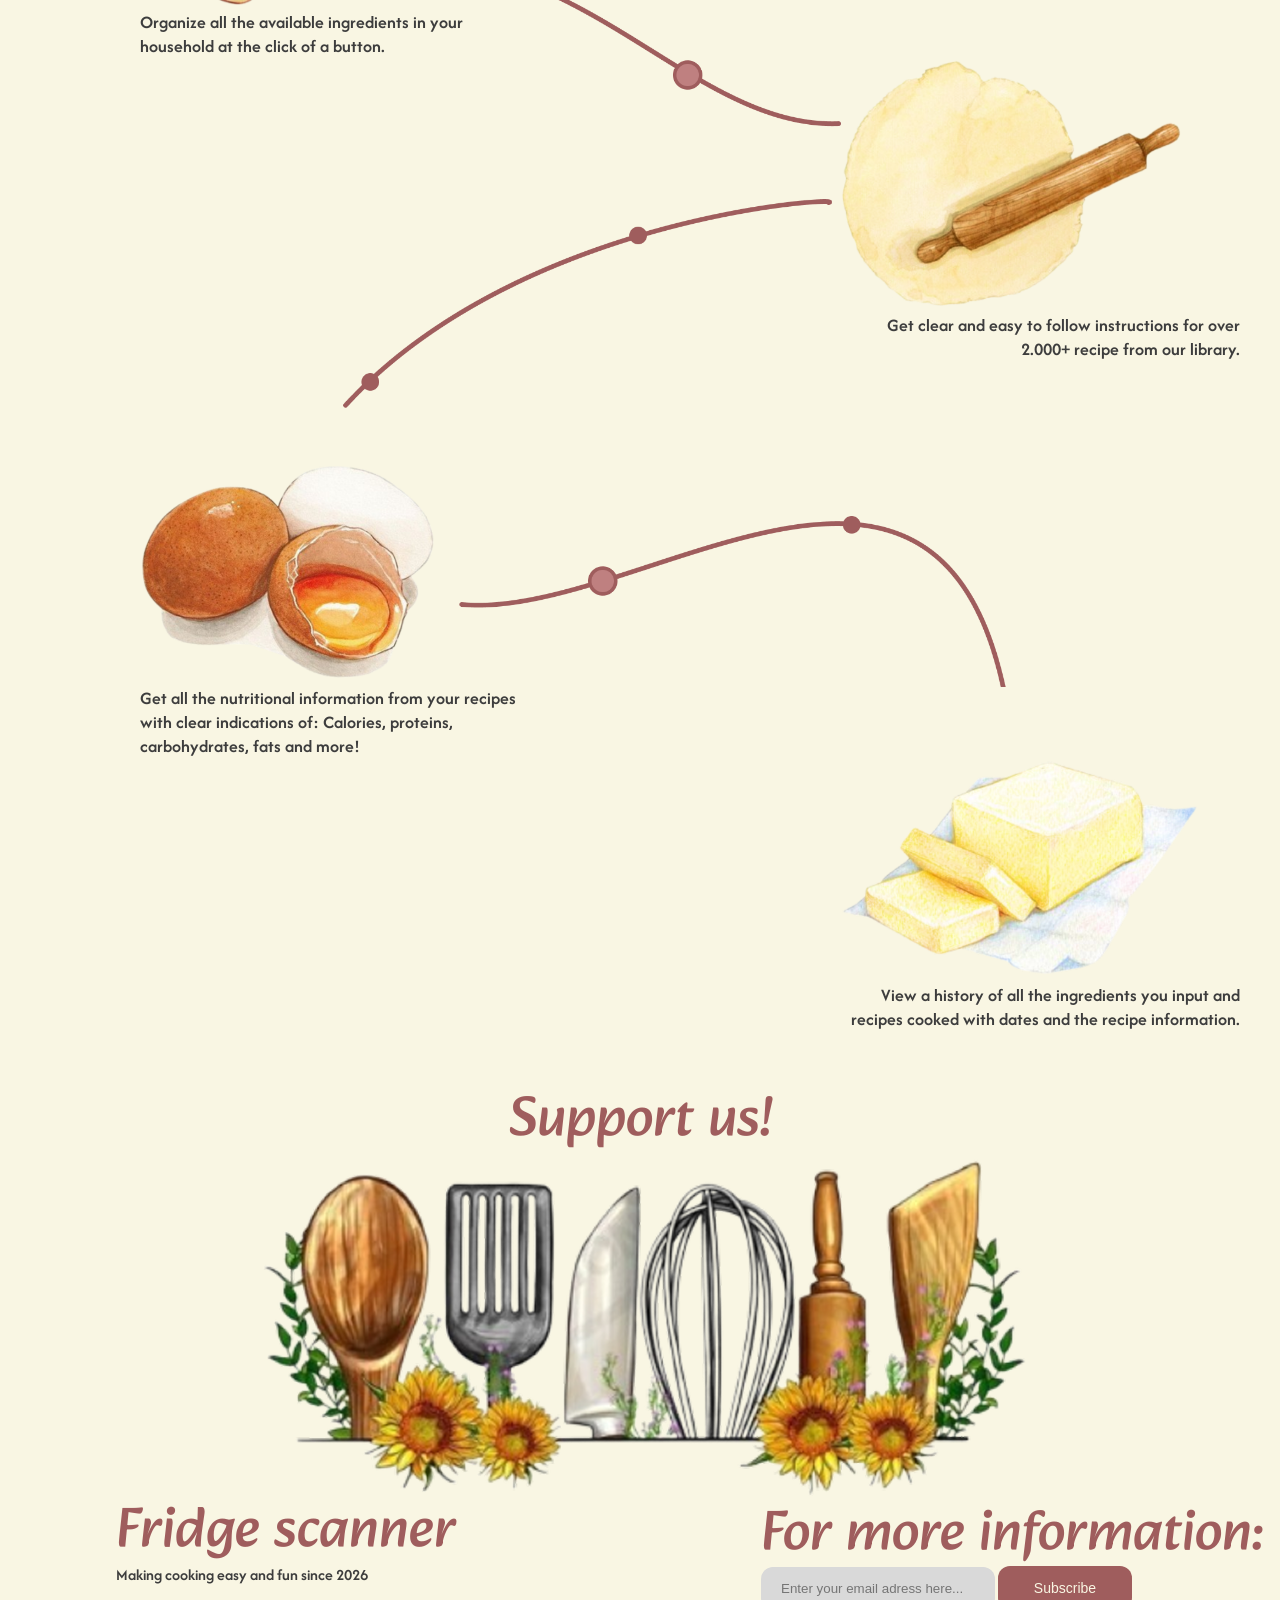
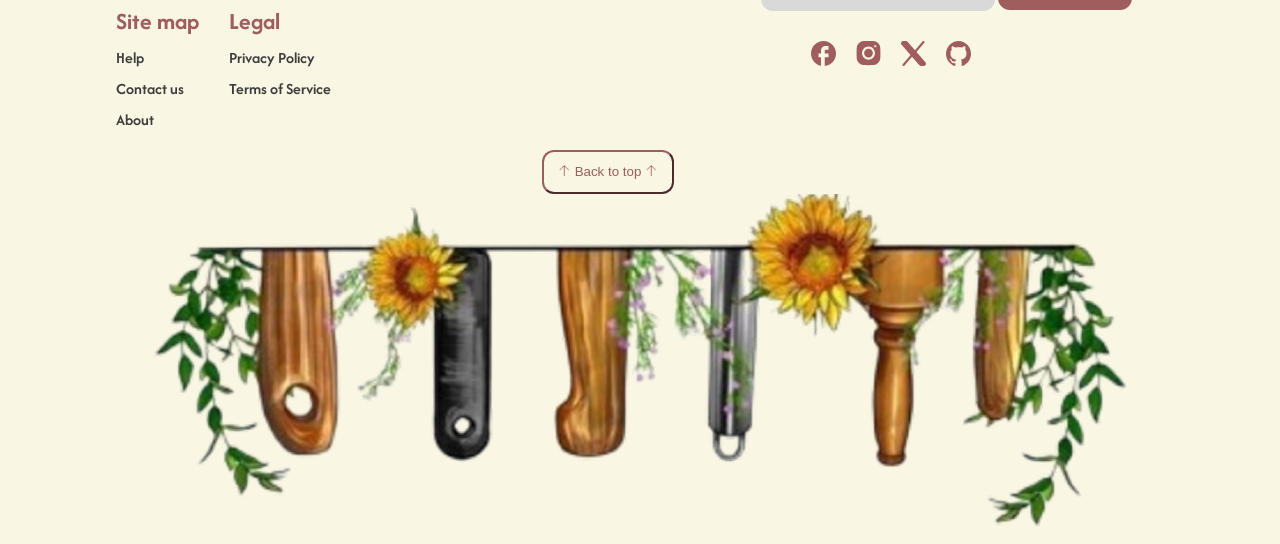
==== commit d378b40f: "Added links to multiple sectiosn from the landing page such as social media icons close #71" ====
--- a/index.html
+++ b/index.html
@@ -9,7 +9,7 @@
     <link rel="preconnect" href="https://fonts.googleapis.com">
     <link rel="preconnect" href="https://fonts.gstatic.com" crossorigin>
     <link rel="preconnect" href="https://fonts.googleapis.com">
-<link rel="preconnect" href="https://fonts.gstatic.com" crossorigin>
+    <link rel="preconnect" href="https://fonts.gstatic.com" crossorigin>
     <link href="https://fonts.googleapis.com/css2?family=Afacad:ital,wght@0,400..700;1,400..700&family=Alkatra:wght@400..700&family=DM+Sans:ital,opsz,wght@0,9..40,100..1000;1,9..40,100..1000&family=Noto+Sans:ital,wght@0,100..900;1,100..900&display=swap" rel="stylesheet">
     <link href="https://fonts.googleapis.com/css2?family=Afacad:ital,wght@0,400..700;1,400..700&family=DM+Sans:ital,opsz,wght@0,9..40,100..1000;1,9..40,100..1000&family=Noto+Sans:ital,wght@0,100..900;1,100..900&display=swap" rel="stylesheet">
 </head>
@@ -22,33 +22,37 @@
         <nav>
             <a href="about.html">About us</a>
             <a href="contact.html">Contact us</a>
-            <a href="discover.html">Discover more</a>
+            <a href="https://spoonacular.com/application/frontend/downloads/spoonacular-api-slides.pdf">Discover more</a>
         </nav>
 
     </header>
 
        <div class="social-icons">
-            <svg width="20" height="20" viewBox="0 0 20 20" fill="none" xmlns="http://www.w3.org/2000/svg">
-              <a href="#Facebook">aaa</a>
-              <path d="M20 10.0251C20 4.49123 15.52 0 10 0C4.48 0 0 4.49123 0 10.0251C0 14.8772 3.44 18.9173 8 19.8496V13.0326H6V10.0251H8V7.5188C8 5.58396 9.57 4.01003 11.5 4.01003H14V7.01754H12C11.45 7.01754 11 7.46867 11 8.02005V10.0251H14V13.0326H11V20C16.05 19.4987 20 15.2281 20 10.0251Z" fill="#9F5D5D"/>
-            </svg>
+    <a href="https://www.facebook.com/" target="_blank" rel="noopener noreferrer">
+        <svg width="20" height="20" viewBox="0 0 20 20" fill="none" xmlns="http://www.w3.org/2000/svg">
+            <path d="M20 10.0251C20 4.49123 15.52 0 10 0C4.48 0 0 4.49123 0 10.0251C0 14.8772 3.44 18.9173 8 19.8496V13.0326H6V10.0251H8V7.5188C8 5.58396 9.57 4.01003 11.5 4.01003H14V7.01754H12C11.45 7.01754 11 7.46867 11 8.02005V10.0251H14V13.0326H11V20C16.05 19.4987 20 15.2281 20 10.0251Z" fill="#9F5D5D"/>
+        </svg>
+    </a>
 
-            <svg width="20" height="21" viewBox="0 0 20 21" fill="none" xmlns="http://www.w3.org/2000/svg">
-              <a href="#instagram"></a>
-              <path d="M6.36365 10.1698C6.36365 9.18899 6.74676 8.24836 7.42871 7.55483C8.11066 6.8613 9.03559 6.47168 10 6.47168C10.9644 6.47168 11.8894 6.8613 12.5713 7.55483C13.2533 8.24836 13.6364 9.18899 13.6364 10.1698C13.6364 11.1506 13.2533 12.0912 12.5713 12.7847C11.8894 13.4783 10.9644 13.8679 10 13.8679C9.03559 13.8679 8.11066 13.4783 7.42871 12.7847C6.74676 12.0912 6.36365 11.1506 6.36365 10.1698Z" fill="#9F5D5D"/>
-              <path d="M10.0455 0C11.7064 0 13.0145 2.06648e-08 14.0636 0.0970753C15.1345 0.195075 16.0236 0.40032 16.8182 0.867206C17.7855 1.43519 18.5888 2.2521 19.1473 3.23584C19.6064 4.04388 19.8082 4.94807 19.9045 6.03716C20 7.10406 20 8.43446 20 10.1236V10.216C20 11.9051 20 13.2355 19.9045 14.3024C19.8082 15.3915 19.6064 16.2957 19.1473 17.1037C18.5888 18.0875 17.7855 18.9044 16.8182 19.4724C16.0236 19.9393 15.1345 20.1445 14.0636 20.2425C13.0145 20.3396 11.7064 20.3396 10.0455 20.3396H9.95455C8.29364 20.3396 6.98546 20.3396 5.93636 20.2425C4.86545 20.1445 3.97636 19.9393 3.18182 19.4724C2.2145 18.9044 1.41123 18.0875 0.852727 17.1037C0.393636 16.2957 0.191818 15.3915 0.0954546 14.3024C2.03198e-08 13.2355 0 11.9051 0 10.216V10.1236C0 8.43446 2.03198e-08 7.10406 0.0954546 6.03716C0.191818 4.94807 0.393636 4.04388 0.852727 3.23584C1.41123 2.2521 2.2145 1.43519 3.18182 0.867206C3.97636 0.40032 4.86545 0.195075 5.93636 0.0970753C6.98546 2.06648e-08 8.29364 0 9.95455 0H10.0455ZM15.6818 3.46698C15.4407 3.46698 15.2095 3.56438 15.039 3.73776C14.8685 3.91115 14.7727 4.1463 14.7727 4.3915V4.3952C14.7727 4.6404 14.8685 4.87556 15.039 5.04894C15.2095 5.22232 15.4407 5.31973 15.6818 5.31973H15.6855C15.9266 5.31973 16.1578 5.22232 16.3283 5.04894C16.4988 4.87556 16.5945 4.6404 16.5945 4.3952V4.3915C16.5945 4.1463 16.4988 3.91115 16.3283 3.73776C16.1578 3.56438 15.9266 3.46698 15.6855 3.46698H15.6818ZM10 4.62263C8.55336 4.62263 7.16598 5.20707 6.14305 6.24736C5.12013 7.28765 4.54545 8.6986 4.54545 10.1698C4.54545 11.641 5.12013 13.0519 6.14305 14.0922C7.16598 15.1325 8.55336 15.717 10 15.717C11.4466 15.717 12.834 15.1325 13.8569 14.0922C14.8799 13.0519 15.4545 11.641 15.4545 10.1698C15.4545 8.6986 14.8799 7.28765 13.8569 6.24736C12.834 5.20707 11.4466 4.62263 10 4.62263Z" fill="#9F5D5D"/>
-            </svg>
-            
-            <svg width="17" height="17" viewBox="0 0 17 17" fill="none" xmlns="http://www.w3.org/2000/svg">
-              <a href="#X"></a>
-              <path d="M15.8538 1.20293C15.9796 1.05608 16.0418 0.865308 16.0269 0.672571C16.0119 0.479835 15.921 0.300926 15.7742 0.175204C15.6273 0.0494812 15.4365 -0.0127569 15.2438 0.00218109C15.051 0.0171191 14.8721 0.10801 14.7464 0.254858L9.53151 6.34935L4.45657 0.581244C4.2907 0.396348 4.08734 0.248909 3.86003 0.148747C3.63272 0.0485845 3.38668 -0.00200282 3.13829 0.00035379H1.70634C1.04575 0.00035379 0.478408 0.342283 0.190854 0.860033C0.037462 1.13491 -0.0259152 1.45095 0.0096327 1.76371C0.0451806 2.07647 0.177866 2.37022 0.389033 2.60367L6.49568 9.54619L1.14581 15.7971C1.08355 15.8698 1.03623 15.954 1.00654 16.045C0.976846 16.136 0.965372 16.232 0.972769 16.3274C0.980167 16.4229 1.00629 16.5159 1.04965 16.6012C1.09301 16.6866 1.15275 16.7625 1.22547 16.8248C1.29818 16.887 1.38245 16.9344 1.47346 16.9641C1.56447 16.9937 1.66043 17.0052 1.75587 16.9978C1.85131 16.9904 1.94436 16.9643 2.02971 16.9209C2.11505 16.8776 2.19102 16.8179 2.25328 16.7451L7.46812 10.6507L12.5431 16.4188C12.8782 16.7995 13.3688 16.9996 13.8613 16.9996H15.2933C15.9549 16.9996 16.5212 16.6577 16.8088 16.14C16.9623 15.8652 17.0258 15.5492 16.9905 15.2365C16.9551 14.9237 16.8226 14.6299 16.6116 14.3963L10.504 7.45479L15.8538 1.20293Z" fill="#9F5D5D"/>
-            </svg>
+    <a href="https://www.instagram.com/?hl=en" target="_blank" rel="noopener noreferrer">
+        <svg width="20" height="21" viewBox="0 0 20 21" fill="none" xmlns="http://www.w3.org/2000/svg">
+            <path d="M6.36365 10.1698C6.36365 9.18899 6.74676 8.24836 7.42871 7.55483C8.11066 6.8613 9.03559 6.47168 10 6.47168C10.9644 6.47168 11.8894 6.8613 12.5713 7.55483C13.2533 8.24836 13.6364 9.18899 13.6364 10.1698C13.6364 11.1506 13.2533 12.0912 12.5713 12.7847C11.8894 13.4783 10.9644 13.8679 10 13.8679C9.03559 13.8679 8.11066 13.4783 7.42871 12.7847C6.74676 12.0912 6.36365 11.1506 6.36365 10.1698Z" fill="#9F5D5D"/>
+            <path d="M10.0455 0C11.7064 0 13.0145 2.06648e-08 14.0636 0.0970753C15.1345 0.195075 16.0236 0.40032 16.8182 0.867206C17.7855 1.43519 18.5888 2.2521 19.1473 3.23584C19.6064 4.04388 19.8082 4.94807 19.9045 6.03716C20 7.10406 20 8.43446 20 10.1236V10.216C20 11.9051 20 13.2355 19.9045 14.3024C19.8082 15.3915 19.6064 16.2957 19.1473 17.1037C18.5888 18.0875 17.7855 18.9044 16.8182 19.4724C16.0236 19.9393 15.1345 20.1445 14.0636 20.2425C13.0145 20.3396 11.7064 20.3396 10.0455 20.3396H9.95455C8.29364 20.3396 6.98546 20.3396 5.93636 20.2425C4.86545 20.1445 3.97636 19.9393 3.18182 19.4724C2.2145 18.9044 1.41123 18.0875 0.852727 17.1037C0.393636 16.2957 0.191818 15.3915 0.0954546 14.3024C2.03198e-08 13.2355 0 11.9051 0 10.216V10.1236C0 8.43446 2.03198e-08 7.10406 0.0954546 6.03716C0.191818 4.94807 0.393636 4.04388 0.852727 3.23584C1.41123 2.2521 2.2145 1.43519 3.18182 0.867206C3.97636 0.40032 4.86545 0.195075 5.93636 0.0970753C6.98546 2.06648e-08 8.29364 0 9.95455 0H10.0455ZM15.6818 3.46698C15.4407 3.46698 15.2095 3.56438 15.039 3.73776C14.8685 3.91115 14.7727 4.1463 14.7727 4.3915V4.3952C14.7727 4.6404 14.8685 4.87556 15.039 5.04894C15.2095 5.22232 15.4407 5.31973 15.6818 5.31973H15.6855C15.9266 5.31973 16.1578 5.22232 16.3283 5.04894C16.4988 4.87556 16.5945 4.6404 16.5945 4.3952V4.3915C16.5945 4.1463 16.4988 3.91115 16.3283 3.73776C16.1578 3.56438 15.9266 3.46698 15.6855 3.46698H15.6818ZM10 4.62263C8.55336 4.62263 7.16598 5.20707 6.14305 6.24736C5.12013 7.28765 4.54545 8.6986 4.54545 10.1698C4.54545 11.641 5.12013 13.0519 6.14305 14.0922C7.16598 15.1325 8.55336 15.717 10 15.717C11.4466 15.717 12.834 15.1325 13.8569 14.0922C14.8799 13.0519 15.4545 11.641 15.4545 10.1698C15.4545 8.6986 14.8799 7.28765 13.8569 6.24736C12.834 5.20707 11.4466 4.62263 10 4.62263Z" fill="#9F5D5D"/>
+        </svg>
+    </a>
 
-            <svg width="20" height="20" viewBox="0 0 20 20" fill="none" xmlns="http://www.w3.org/2000/svg">
-              <a href="#linkedin"></a>
-              <path d="M10 0C8.68678 0 7.38642 0.265079 6.17317 0.780103C4.95991 1.29513 3.85752 2.05001 2.92893 3.00165C1.05357 4.92357 0 7.53026 0 10.2483C0 14.778 2.87 18.6211 6.84 19.9841C7.34 20.0661 7.5 19.7484 7.5 19.4717V17.7398C4.73 18.3547 4.14 16.3665 4.14 16.3665C3.68 15.1777 3.03 14.86 3.03 14.86C2.12 14.2246 3.1 14.2451 3.1 14.2451C4.1 14.3168 4.63 15.3007 4.63 15.3007C5.5 16.8584 6.97 16.3972 7.54 16.1513C7.63 15.4851 7.89 15.0342 8.17 14.778C5.95 14.5218 3.62 13.6404 3.62 9.73586C3.62 8.5983 4 7.6862 4.65 6.95858C4.55 6.70237 4.2 5.63655 4.75 4.25303C4.75 4.25303 5.59 3.97633 7.5 5.29836C8.29 5.07289 9.15 4.96016 10 4.96016C10.85 4.96016 11.71 5.07289 12.5 5.29836C14.41 3.97633 15.25 4.25303 15.25 4.25303C15.8 5.63655 15.45 6.70237 15.35 6.95858C16 7.6862 16.38 8.5983 16.38 9.73586C16.38 13.6507 14.04 14.5116 11.81 14.7678C12.17 15.0855 12.5 15.7106 12.5 16.6637V19.4717C12.5 19.7484 12.66 20.0764 13.17 19.9841C17.14 18.6109 20 14.778 20 10.2483C20 8.90245 19.7413 7.5698 19.2388 6.32643C18.7362 5.08305 17.9997 3.95329 17.0711 3.00165C16.1425 2.05001 15.0401 1.29513 13.8268 0.780103C12.6136 0.265079 11.3132 0 10 0Z" fill="#9F5D5D"/>
-            </svg>
-        </div>
+    <a href="https://x.com/home" target="_blank" rel="noopener noreferrer">
+        <svg width="17" height="17" viewBox="0 0 17 17" fill="none" xmlns="http://www.w3.org/2000/svg">
+            <path d="M15.8538 1.20293C15.9796 1.05608 16.0418 0.865308 16.0269 0.672571C16.0119 0.479835 15.921 0.300926 15.7742 0.175204C15.6273 0.0494812 15.4365 -0.0127569 15.2438 0.00218109C15.051 0.0171191 14.8721 0.10801 14.7464 0.254858L9.53151 6.34935L4.45657 0.581244C4.2907 0.396348 4.08734 0.248909 3.86003 0.148747C3.63272 0.0485845 3.38668 -0.00200282 3.13829 0.00035379H1.70634C1.04575 0.00035379 0.478408 0.342283 0.190854 0.860033C0.037462 1.13491 -0.0259152 1.45095 0.0096327 1.76371C0.0451806 2.07647 0.177866 2.37022 0.389033 2.60367L6.49568 9.54619L1.14581 15.7971C1.08355 15.8698 1.03623 15.954 1.00654 16.045C0.976846 16.136 0.965372 16.232 0.972769 16.3274C0.980167 16.4229 1.00629 16.5159 1.04965 16.6012C1.09301 16.6866 1.15275 16.7625 1.22547 16.8248C1.29818 16.887 1.38245 16.9344 1.47346 16.9641C1.56447 16.9937 1.66043 17.0052 1.75587 16.9978C1.85131 16.9904 1.94436 16.9643 2.02971 16.9209C2.11505 16.8776 2.19102 16.8179 2.25328 16.7451L7.46812 10.6507L12.5431 16.4188C12.8782 16.7995 13.3688 16.9996 13.8613 16.9996H15.2933C15.9549 16.9996 16.5212 16.6577 16.8088 16.14C16.9623 15.8652 17.0258 15.5492 16.9905 15.2365C16.9551 14.9237 16.8226 14.6299 16.6116 14.3963L10.504 7.45479L15.8538 1.20293Z" fill="#9F5D5D"/>
+        </svg>
+    </a>
+
+    <a href="https://github.com/BoicoMihai/FridgeScanner" target="_blank" rel="noopener noreferrer">
+        <svg width="20" height="20" viewBox="0 0 20 20" fill="none" xmlns="http://www.w3.org/2000/svg">
+            <path d="M10 0C8.68678 0 7.38642 0.265079 6.17317 0.780103C4.95991 1.29513 3.85752 2.05001 2.92893 3.00165C1.05357 4.92357 0 7.53026 0 10.2483C0 14.778 2.87 18.6211 6.84 19.9841C7.34 20.0661 7.5 19.7484 7.5 19.4717V17.7398C4.73 18.3547 4.14 16.3665 4.14 16.3665C3.68 15.1777 3.03 14.86 3.03 14.86C2.12 14.2246 3.1 14.2451 3.1 14.2451C4.1 14.3168 4.63 15.3007 4.63 15.3007C5.5 16.8584 6.97 16.3972 7.54 16.1513C7.63 15.4851 7.89 15.0342 8.17 14.778C5.95 14.5218 3.62 13.6404 3.62 9.73586C3.62 8.5983 4 7.6862 4.65 6.95858C4.55 6.70237 4.2 5.63655 4.75 4.25303C4.75 4.25303 5.59 3.97633 7.5 5.29836C8.29 5.07289 9.15 4.96016 10 4.96016C10.85 4.96016 11.71 5.07289 12.5 5.29836C14.41 3.97633 15.25 4.25303 15.25 4.25303C15.8 5.63655 15.45 6.70237 15.35 6.95858C16 7.6862 16.38 8.5983 16.38 9.73586C16.38 13.6507 14.04 14.5116 11.81 14.7678C12.17 15.0855 12.5 15.7106 12.5 16.6637V19.4717C12.5 19.7484 12.66 20.0764 13.17 19.9841C17.14 18.6109 20 14.778 20 10.2483C20 8.90245 19.7413 7.5698 19.2388 6.32643C18.7362 5.08305 17.9997 3.95329 17.0711 3.00165C16.1425 2.05001 15.0401 1.29513 13.8268 0.780103C12.6136 0.265079 11.3132 0 10 0Z" fill="#9F5D5D"/>
+        </svg>
+    </a>
+</div>
       
         <div class="hero-content">
             <h1>Fridge Scanner</h1>
@@ -127,26 +131,30 @@
                   <button>Subscribe</button>
 
                   <div class="socials">
-                  <svg width="20" height="20" viewBox="0 0 20 20" fill="none" xmlns="http://www.w3.org/2000/svg">
-                      <a href="#Facebook">aaa</a>
-                      <path d="M20 10.0251C20 4.49123 15.52 0 10 0C4.48 0 0 4.49123 0 10.0251C0 14.8772 3.44 18.9173 8 19.8496V13.0326H6V10.0251H8V7.5188C8 5.58396 9.57 4.01003 11.5 4.01003H14V7.01754H12C11.45 7.01754 11 7.46867 11 8.02005V10.0251H14V13.0326H11V20C16.05 19.4987 20 15.2281 20 10.0251Z" fill="#9F5D5D"/>
+                  <a href="https://www.facebook.com/" target="_blank" rel="noopener noreferrer">
+                    <svg width="20" height="20" viewBox="0 0 20 20" fill="none" xmlns="http://www.w3.org/2000/svg">
+                        <path d="M20 10.0251C20 4.49123 15.52 0 10 0C4.48 0 0 4.49123 0 10.0251C0 14.8772 3.44 18.9173 8 19.8496V13.0326H6V10.0251H8V7.5188C8 5.58396 9.57 4.01003 11.5 4.01003H14V7.01754H12C11.45 7.01754 11 7.46867 11 8.02005V10.0251H14V13.0326H11V20C16.05 19.4987 20 15.2281 20 10.0251Z" fill="#9F5D5D"/>
                     </svg>
+                  </a>
 
+                  <a href="https://www.instagram.com/?hl=en" target="_blank" rel="noopener noreferrer">
                     <svg width="20" height="21" viewBox="0 0 20 21" fill="none" xmlns="http://www.w3.org/2000/svg">
-                      <a href="#instagram"></a>
-                      <path d="M6.36365 10.1698C6.36365 9.18899 6.74676 8.24836 7.42871 7.55483C8.11066 6.8613 9.03559 6.47168 10 6.47168C10.9644 6.47168 11.8894 6.8613 12.5713 7.55483C13.2533 8.24836 13.6364 9.18899 13.6364 10.1698C13.6364 11.1506 13.2533 12.0912 12.5713 12.7847C11.8894 13.4783 10.9644 13.8679 10 13.8679C9.03559 13.8679 8.11066 13.4783 7.42871 12.7847C6.74676 12.0912 6.36365 11.1506 6.36365 10.1698Z" fill="#9F5D5D"/>
-                      <path d="M10.0455 0C11.7064 0 13.0145 2.06648e-08 14.0636 0.0970753C15.1345 0.195075 16.0236 0.40032 16.8182 0.867206C17.7855 1.43519 18.5888 2.2521 19.1473 3.23584C19.6064 4.04388 19.8082 4.94807 19.9045 6.03716C20 7.10406 20 8.43446 20 10.1236V10.216C20 11.9051 20 13.2355 19.9045 14.3024C19.8082 15.3915 19.6064 16.2957 19.1473 17.1037C18.5888 18.0875 17.7855 18.9044 16.8182 19.4724C16.0236 19.9393 15.1345 20.1445 14.0636 20.2425C13.0145 20.3396 11.7064 20.3396 10.0455 20.3396H9.95455C8.29364 20.3396 6.98546 20.3396 5.93636 20.2425C4.86545 20.1445 3.97636 19.9393 3.18182 19.4724C2.2145 18.9044 1.41123 18.0875 0.852727 17.1037C0.393636 16.2957 0.191818 15.3915 0.0954546 14.3024C2.03198e-08 13.2355 0 11.9051 0 10.216V10.1236C0 8.43446 2.03198e-08 7.10406 0.0954546 6.03716C0.191818 4.94807 0.393636 4.04388 0.852727 3.23584C1.41123 2.2521 2.2145 1.43519 3.18182 0.867206C3.97636 0.40032 4.86545 0.195075 5.93636 0.0970753C6.98546 2.06648e-08 8.29364 0 9.95455 0H10.0455ZM15.6818 3.46698C15.4407 3.46698 15.2095 3.56438 15.039 3.73776C14.8685 3.91115 14.7727 4.1463 14.7727 4.3915V4.3952C14.7727 4.6404 14.8685 4.87556 15.039 5.04894C15.2095 5.22232 15.4407 5.31973 15.6818 5.31973H15.6855C15.9266 5.31973 16.1578 5.22232 16.3283 5.04894C16.4988 4.87556 16.5945 4.6404 16.5945 4.3952V4.3915C16.5945 4.1463 16.4988 3.91115 16.3283 3.73776C16.1578 3.56438 15.9266 3.46698 15.6855 3.46698H15.6818ZM10 4.62263C8.55336 4.62263 7.16598 5.20707 6.14305 6.24736C5.12013 7.28765 4.54545 8.6986 4.54545 10.1698C4.54545 11.641 5.12013 13.0519 6.14305 14.0922C7.16598 15.1325 8.55336 15.717 10 15.717C11.4466 15.717 12.834 15.1325 13.8569 14.0922C14.8799 13.0519 15.4545 11.641 15.4545 10.1698C15.4545 8.6986 14.8799 7.28765 13.8569 6.24736C12.834 5.20707 11.4466 4.62263 10 4.62263Z" fill="#9F5D5D"/>
+                        <path d="M6.36365 10.1698C6.36365 9.18899 6.74676 8.24836 7.42871 7.55483C8.11066 6.8613 9.03559 6.47168 10 6.47168C10.9644 6.47168 11.8894 6.8613 12.5713 7.55483C13.2533 8.24836 13.6364 9.18899 13.6364 10.1698C13.6364 11.1506 13.2533 12.0912 12.5713 12.7847C11.8894 13.4783 10.9644 13.8679 10 13.8679C9.03559 13.8679 8.11066 13.4783 7.42871 12.7847C6.74676 12.0912 6.36365 11.1506 6.36365 10.1698Z" fill="#9F5D5D"/>
+                        <path d="M10.0455 0C11.7064 0 13.0145 2.06648e-08 14.0636 0.0970753C15.1345 0.195075 16.0236 0.40032 16.8182 0.867206C17.7855 1.43519 18.5888 2.2521 19.1473 3.23584C19.6064 4.04388 19.8082 4.94807 19.9045 6.03716C20 7.10406 20 8.43446 20 10.1236V10.216C20 11.9051 20 13.2355 19.9045 14.3024C19.8082 15.3915 19.6064 16.2957 19.1473 17.1037C18.5888 18.0875 17.7855 18.9044 16.8182 19.4724C16.0236 19.9393 15.1345 20.1445 14.0636 20.2425C13.0145 20.3396 11.7064 20.3396 10.0455 20.3396H9.95455C8.29364 20.3396 6.98546 20.3396 5.93636 20.2425C4.86545 20.1445 3.97636 19.9393 3.18182 19.4724C2.2145 18.9044 1.41123 18.0875 0.852727 17.1037C0.393636 16.2957 0.191818 15.3915 0.0954546 14.3024C2.03198e-08 13.2355 0 11.9051 0 10.216V10.1236C0 8.43446 2.03198e-08 7.10406 0.0954546 6.03716C0.191818 4.94807 0.393636 4.04388 0.852727 3.23584C1.41123 2.2521 2.2145 1.43519 3.18182 0.867206C3.97636 0.40032 4.86545 0.195075 5.93636 0.0970753C6.98546 2.06648e-08 8.29364 0 9.95455 0H10.0455ZM15.6818 3.46698C15.4407 3.46698 15.2095 3.56438 15.039 3.73776C14.8685 3.91115 14.7727 4.1463 14.7727 4.3915V4.3952C14.7727 4.6404 14.8685 4.87556 15.039 5.04894C15.2095 5.22232 15.4407 5.31973 15.6818 5.31973H15.6855C15.9266 5.31973 16.1578 5.22232 16.3283 5.04894C16.4988 4.87556 16.5945 4.6404 16.5945 4.3952V4.3915C16.5945 4.1463 16.4988 3.91115 16.3283 3.73776C16.1578 3.56438 15.9266 3.46698 15.6855 3.46698H15.6818ZM10 4.62263C8.55336 4.62263 7.16598 5.20707 6.14305 6.24736C5.12013 7.28765 4.54545 8.6986 4.54545 10.1698C4.54545 11.641 5.12013 13.0519 6.14305 14.0922C7.16598 15.1325 8.55336 15.717 10 15.717C11.4466 15.717 12.834 15.1325 13.8569 14.0922C14.8799 13.0519 15.4545 11.641 15.4545 10.1698C15.4545 8.6986 14.8799 7.28765 13.8569 6.24736C12.834 5.20707 11.4466 4.62263 10 4.62263Z" fill="#9F5D5D"/>
                     </svg>
-                    
+                  </a>
+
+                  <a href="https://x.com/home" target="_blank" rel="noopener noreferrer">
                     <svg width="17" height="17" viewBox="0 0 17 17" fill="none" xmlns="http://www.w3.org/2000/svg">
-                      <a href="#X"></a>
-                      <path d="M15.8538 1.20293C15.9796 1.05608 16.0418 0.865308 16.0269 0.672571C16.0119 0.479835 15.921 0.300926 15.7742 0.175204C15.6273 0.0494812 15.4365 -0.0127569 15.2438 0.00218109C15.051 0.0171191 14.8721 0.10801 14.7464 0.254858L9.53151 6.34935L4.45657 0.581244C4.2907 0.396348 4.08734 0.248909 3.86003 0.148747C3.63272 0.0485845 3.38668 -0.00200282 3.13829 0.00035379H1.70634C1.04575 0.00035379 0.478408 0.342283 0.190854 0.860033C0.037462 1.13491 -0.0259152 1.45095 0.0096327 1.76371C0.0451806 2.07647 0.177866 2.37022 0.389033 2.60367L6.49568 9.54619L1.14581 15.7971C1.08355 15.8698 1.03623 15.954 1.00654 16.045C0.976846 16.136 0.965372 16.232 0.972769 16.3274C0.980167 16.4229 1.00629 16.5159 1.04965 16.6012C1.09301 16.6866 1.15275 16.7625 1.22547 16.8248C1.29818 16.887 1.38245 16.9344 1.47346 16.9641C1.56447 16.9937 1.66043 17.0052 1.75587 16.9978C1.85131 16.9904 1.94436 16.9643 2.02971 16.9209C2.11505 16.8776 2.19102 16.8179 2.25328 16.7451L7.46812 10.6507L12.5431 16.4188C12.8782 16.7995 13.3688 16.9996 13.8613 16.9996H15.2933C15.9549 16.9996 16.5212 16.6577 16.8088 16.14C16.9623 15.8652 17.0258 15.5492 16.9905 15.2365C16.9551 14.9237 16.8226 14.6299 16.6116 14.3963L10.504 7.45479L15.8538 1.20293Z" fill="#9F5D5D"/>
+                        <path d="M15.8538 1.20293C15.9796 1.05608 16.0418 0.865308 16.0269 0.672571C16.0119 0.479835 15.921 0.300926 15.7742 0.175204C15.6273 0.0494812 15.4365 -0.0127569 15.2438 0.00218109C15.051 0.0171191 14.8721 0.10801 14.7464 0.254858L9.53151 6.34935L4.45657 0.581244C4.2907 0.396348 4.08734 0.248909 3.86003 0.148747C3.63272 0.0485845 3.38668 -0.00200282 3.13829 0.00035379H1.70634C1.04575 0.00035379 0.478408 0.342283 0.190854 0.860033C0.037462 1.13491 -0.0259152 1.45095 0.0096327 1.76371C0.0451806 2.07647 0.177866 2.37022 0.389033 2.60367L6.49568 9.54619L1.14581 15.7971C1.08355 15.8698 1.03623 15.954 1.00654 16.045C0.976846 16.136 0.965372 16.232 0.972769 16.3274C0.980167 16.4229 1.00629 16.5159 1.04965 16.6012C1.09301 16.6866 1.15275 16.7625 1.22547 16.8248C1.29818 16.887 1.38245 16.9344 1.47346 16.9641C1.56447 16.9937 1.66043 17.0052 1.75587 16.9978C1.85131 16.9904 1.94436 16.9643 2.02971 16.9209C2.11505 16.8776 2.19102 16.8179 2.25328 16.7451L7.46812 10.6507L12.5431 16.4188C12.8782 16.7995 13.3688 16.9996 13.8613 16.9996H15.2933C15.9549 16.9996 16.5212 16.6577 16.8088 16.14C16.9623 15.8652 17.0258 15.5492 16.9905 15.2365C16.9551 14.9237 16.8226 14.6299 16.6116 14.3963L10.504 7.45479L15.8538 1.20293Z" fill="#9F5D5D"/>
                     </svg>
+                  </a>
 
+                  <a href="https://github.com/BoicoMihai/FridgeScanner" target="_blank" rel="noopener noreferrer">
                     <svg width="20" height="20" viewBox="0 0 20 20" fill="none" xmlns="http://www.w3.org/2000/svg">
-                      <a href="#linkedin"></a>
-                      <path d="M10 0C8.68678 0 7.38642 0.265079 6.17317 0.780103C4.95991 1.29513 3.85752 2.05001 2.92893 3.00165C1.05357 4.92357 0 7.53026 0 10.2483C0 14.778 2.87 18.6211 6.84 19.9841C7.34 20.0661 7.5 19.7484 7.5 19.4717V17.7398C4.73 18.3547 4.14 16.3665 4.14 16.3665C3.68 15.1777 3.03 14.86 3.03 14.86C2.12 14.2246 3.1 14.2451 3.1 14.2451C4.1 14.3168 4.63 15.3007 4.63 15.3007C5.5 16.8584 6.97 16.3972 7.54 16.1513C7.63 15.4851 7.89 15.0342 8.17 14.778C5.95 14.5218 3.62 13.6404 3.62 9.73586C3.62 8.5983 4 7.6862 4.65 6.95858C4.55 6.70237 4.2 5.63655 4.75 4.25303C4.75 4.25303 5.59 3.97633 7.5 5.29836C8.29 5.07289 9.15 4.96016 10 4.96016C10.85 4.96016 11.71 5.07289 12.5 5.29836C14.41 3.97633 15.25 4.25303 15.25 4.25303C15.8 5.63655 15.45 6.70237 15.35 6.95858C16 7.6862 16.38 8.5983 16.38 9.73586C16.38 13.6507 14.04 14.5116 11.81 14.7678C12.17 15.0855 12.5 15.7106 12.5 16.6637V19.4717C12.5 19.7484 12.66 20.0764 13.17 19.9841C17.14 18.6109 20 14.778 20 10.2483C20 8.90245 19.7413 7.5698 19.2388 6.32643C18.7362 5.08305 17.9997 3.95329 17.0711 3.00165C16.1425 2.05001 15.0401 1.29513 13.8268 0.780103C12.6136 0.265079 11.3132 0 10 0Z" fill="#9F5D5D"/>
+                        <path d="M10 0C8.68678 0 7.38642 0.265079 6.17317 0.780103C4.95991 1.29513 3.85752 2.05001 2.92893 3.00165C1.05357 4.92357 0 7.53026 0 10.2483C0 14.778 2.87 18.6211 6.84 19.9841C7.34 20.0661 7.5 19.7484 7.5 19.4717V17.7398C4.73 18.3547 4.14 16.3665 4.14 16.3665C3.68 15.1777 3.03 14.86 3.03 14.86C2.12 14.2246 3.1 14.2451 3.1 14.2451C4.1 14.3168 4.63 15.3007 4.63 15.3007C5.5 16.8584 6.97 16.3972 7.54 16.1513C7.63 15.4851 7.89 15.0342 8.17 14.778C5.95 14.5218 3.62 13.6404 3.62 9.73586C3.62 8.5983 4 7.6862 4.65 6.95858C4.55 6.70237 4.2 5.63655 4.75 4.25303C4.75 4.25303 5.59 3.97633 7.5 5.29836C8.29 5.07289 9.15 4.96016 10 4.96016C10.85 4.96016 11.71 5.07289 12.5 5.29836C14.41 3.97633 15.25 4.25303 15.25 4.25303C15.8 5.63655 15.45 6.70237 15.35 6.95858C16 7.6862 16.38 8.5983 16.38 9.73586C16.38 13.6507 14.04 14.5116 11.81 14.7678C12.17 15.0855 12.5 15.7106 12.5 16.6637V19.4717C12.5 19.7484 12.66 20.0764 13.17 19.9841C17.14 18.6109 20 14.778 20 10.2483C20 8.90245 19.7413 7.5698 19.2388 6.32643C18.7362 5.08305 17.9997 3.95329 17.0711 3.00165C16.1425 2.05001 15.0401 1.29513 13.8268 0.780103C12.6136 0.265079 11.3132 0 10 0Z" fill="#9F5D5D"/>
                     </svg>
+                  </a>
                 </div>
               </div>
 
@@ -156,12 +164,6 @@
       <a href="index.html" class="top-link"><button class="Back-to-top">🡡 Back to top 🡡</button></a>
       
   </div>
-
-
     <img src="images/Footer-bottom.png" alt="" class="footer-image">
-
-
-
-        
 </body>
 </html>
--- a/styles/main.css
+++ b/styles/main.css
@@ -288,6 +288,7 @@
             background-color: var(--dusty-rose);
             color: var(--cream);
             border-color: var(--dusty-rose);
+            cursor: pointer;
         }
 
         .Site-map{
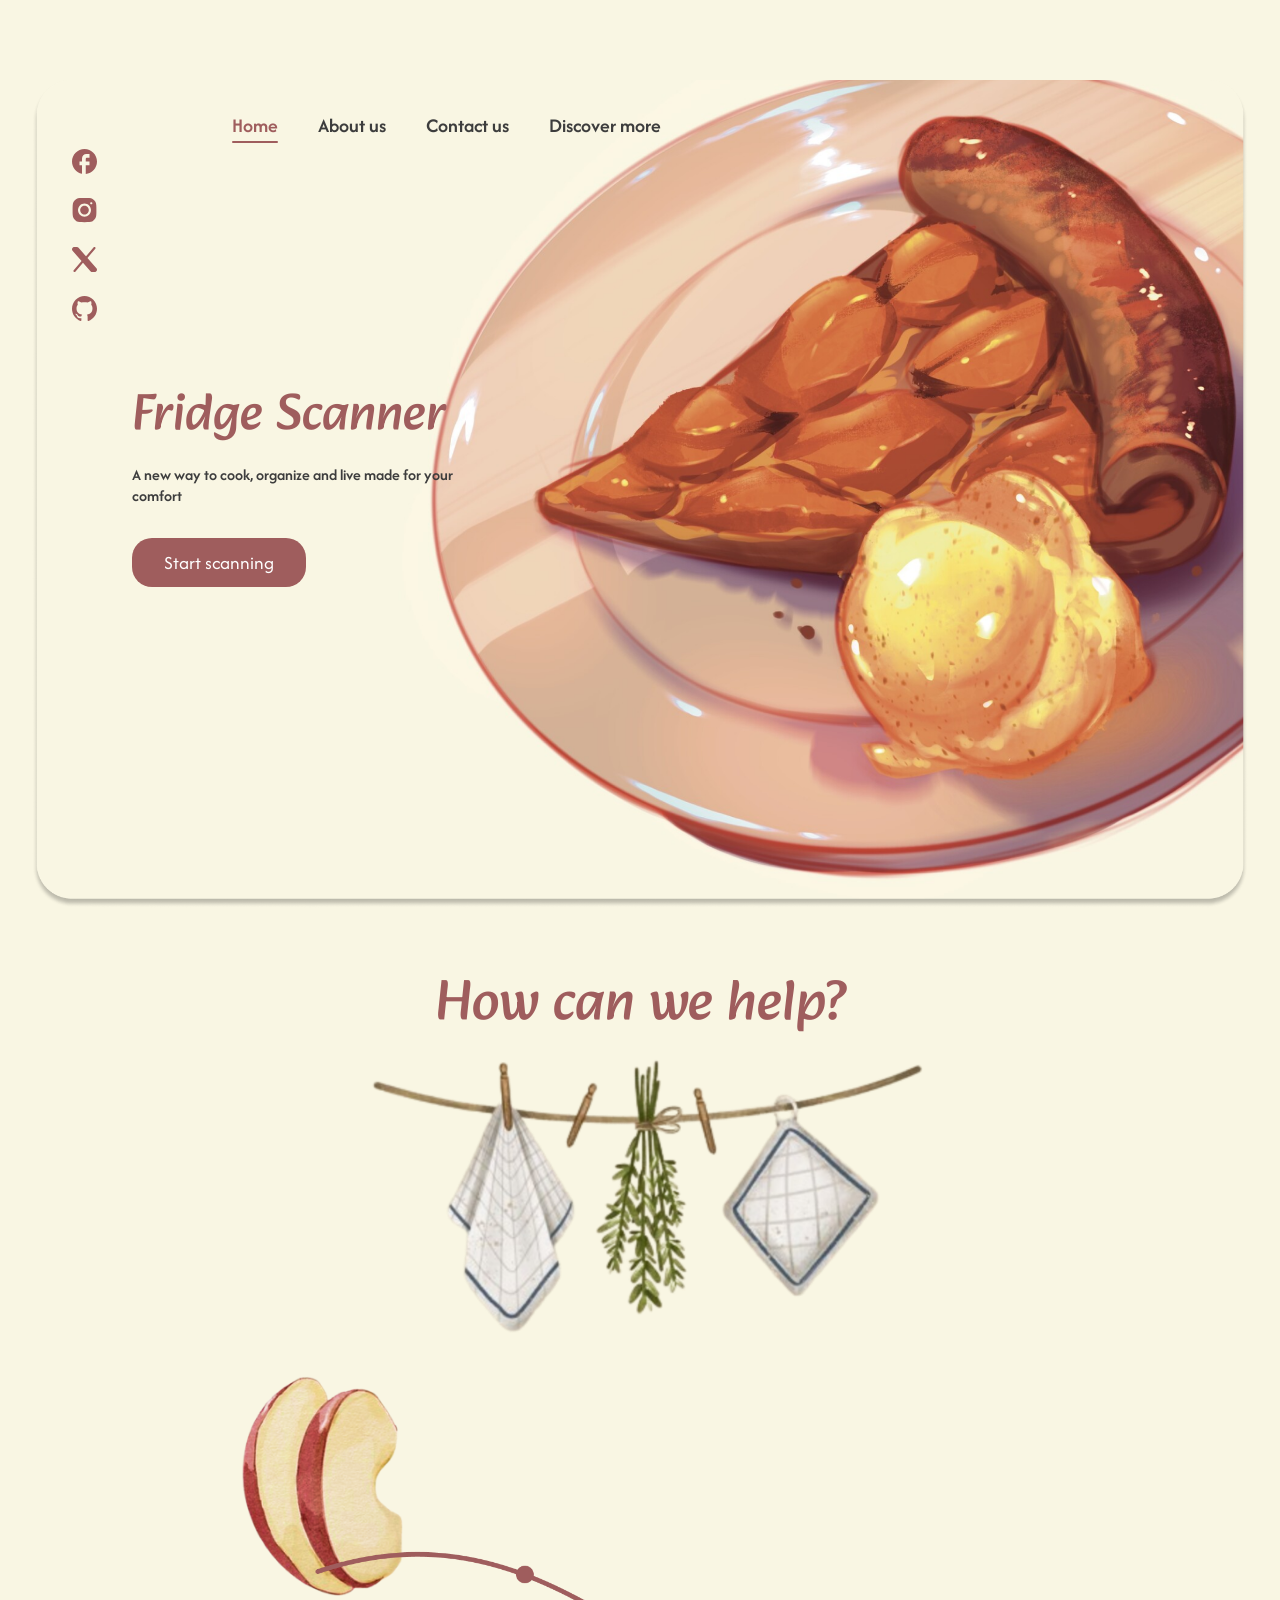
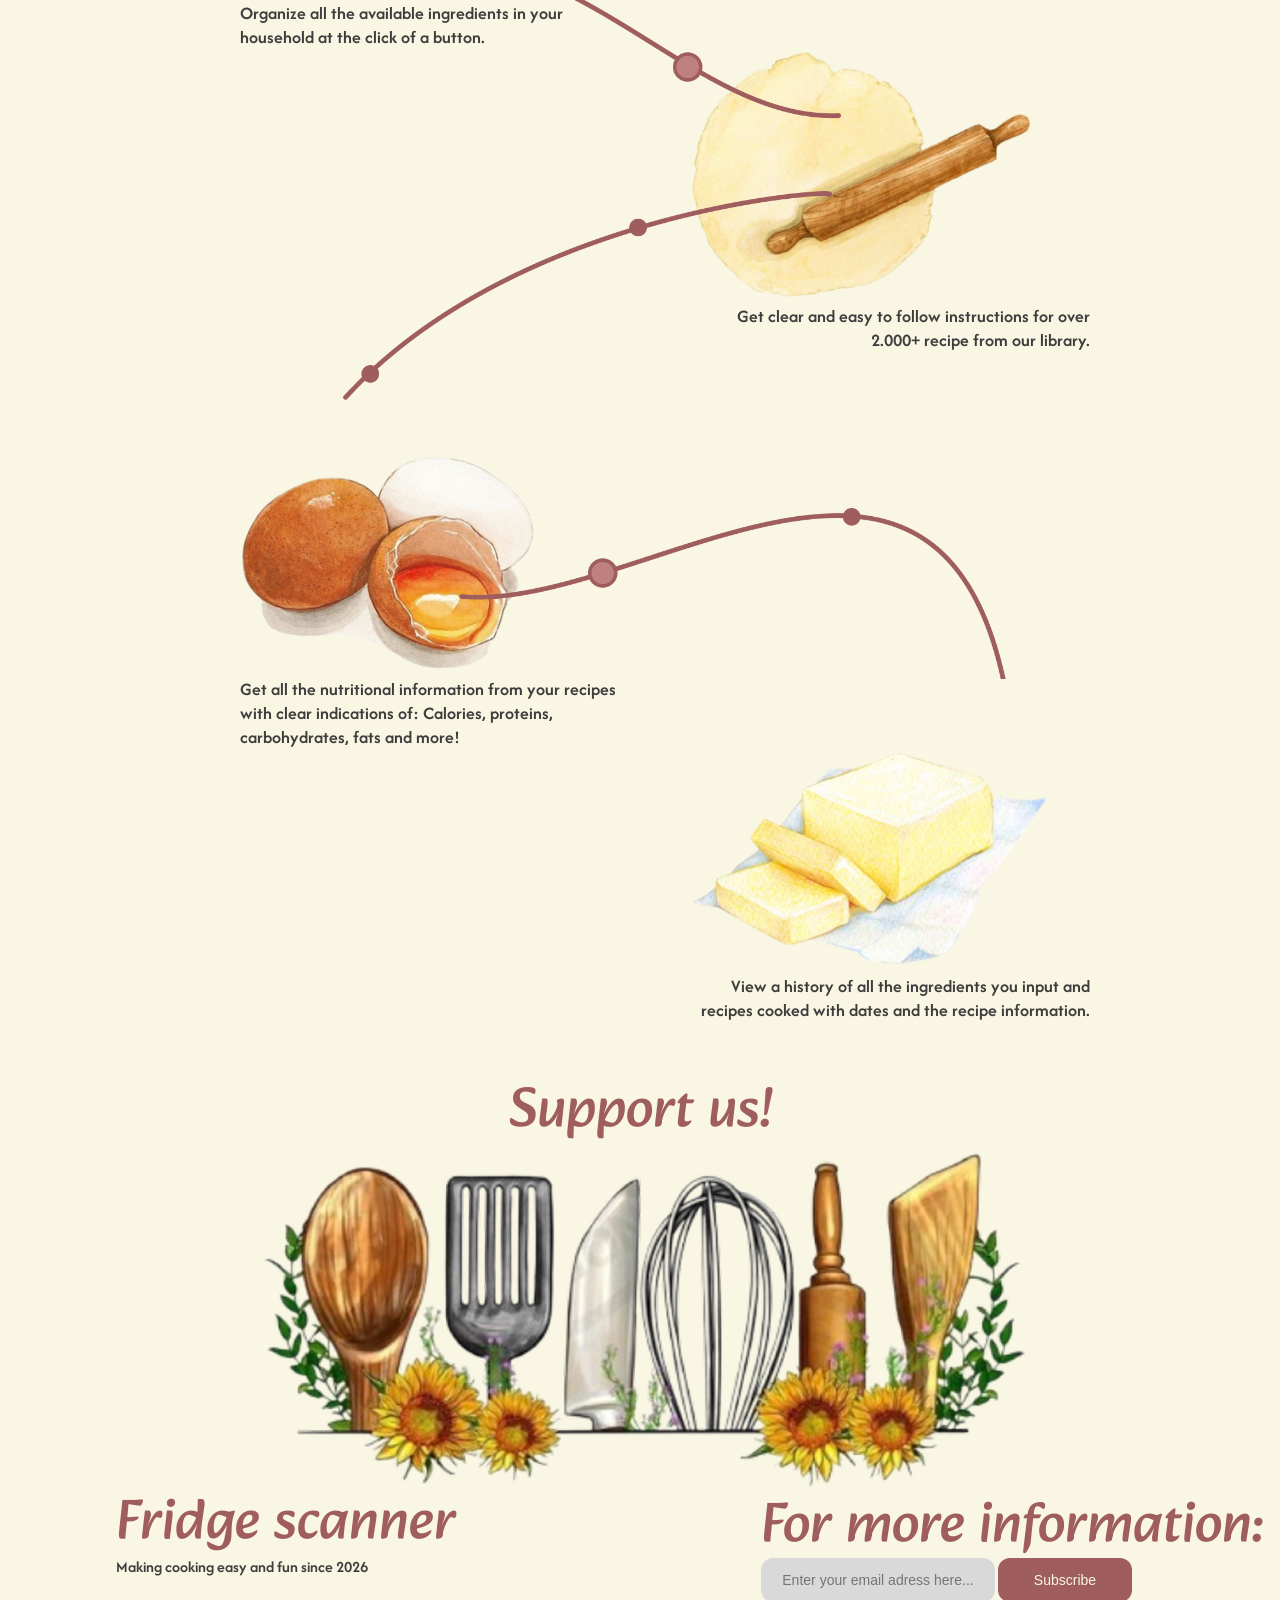
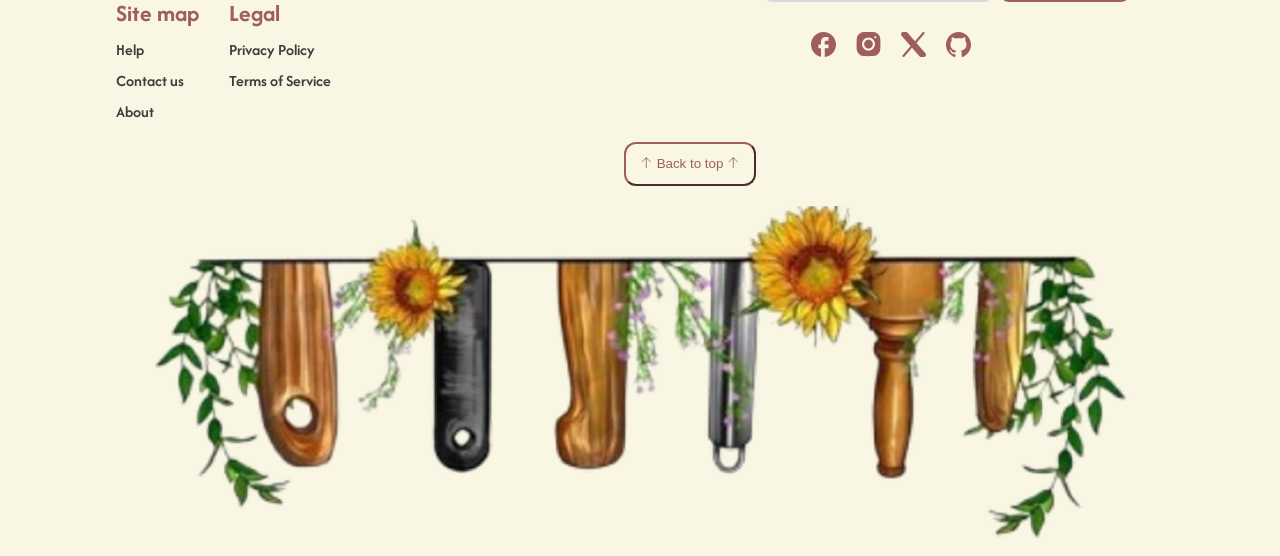
==== commit 44bc91a6: "Added contact.html and little corections on all navbars close #75" ====
--- a/index.html
+++ b/index.html
@@ -20,6 +20,7 @@
       <header>
         
         <nav>
+            <a href="index.html" class="active">Home</a>
             <a href="about.html">About us</a>
             <a href="contact.html">Contact us</a>
             <a href="https://spoonacular.com/application/frontend/downloads/spoonacular-api-slides.pdf">Discover more</a>
--- a/styles/main.css
+++ b/styles/main.css
@@ -1,4 +1,4 @@
- * {
+* {
             margin: 0;
             padding: 0;
             box-sizing: border-box;
@@ -9,7 +9,8 @@
           --dusty-rose: #9F5D5D;
           --dark-brown: #5c4033;
           --text-dark: #3d3d3d;
-          --grey: #D9D9D9; 
+          --grey: #D9D9D9;
+          --nav-hover: #919191;
         }
  
         body {
@@ -42,7 +43,6 @@
           z-index: 1;
           padding-top: 80px;
           padding-left: 200px;
-        ;
         }
  
         nav a {
@@ -50,6 +50,32 @@
           color: var(--text-dark);
           font-size: 20px;
           z-index: 1;
+          position: relative;
+          transition: color 0.22s ease;
+        }
+
+        nav a::after {
+          content: '';
+          position: absolute;
+          left: 0;
+          bottom: -4px;
+          width: 100%;
+          height: 2px;
+          background: var(--dusty-rose);
+          border-radius: 2px;
+          transform: scaleX(0);
+          transform-origin: left;
+          transition: transform 0.22s ease;
+        }
+
+        nav a.active::after,
+        nav a:hover::after {
+          transform: scaleX(1);
+        }
+
+        nav a.active,
+        nav a:hover {
+          color: var(--dusty-rose);
         }
  
         .hero {
@@ -240,7 +266,15 @@
           border-radius: 12px;
           background-color: var(--grey);
           padding-left: 20px;
+          padding-right: 20px;
           color: #919191;
+          font-size: 14px;
+          text-align: center;
+        }
+
+        .input-bar input::placeholder {
+            font-size: 14px;
+            text-align: center;
         }
 
         .input-bar button{
@@ -310,60 +344,339 @@
             display: flex;
             align-items: center;
             justify-content: center;
-            margin: 0 auto;
-            margin-right: 590px;
-
-            margin-top: 20px;
-        }
-
-        /*Pentru telefon*/
-        @media (max-width: 1024px) {
-            header {
-                flex-direction: column;
-                gap: 1.5rem;
-            }
- 
-            nav {
-                margin-left: 0;
-                gap: 1.5rem;
-            }
- 
+            margin: 20px auto;
+        }
+
+        @media (max-width: 1400px) {
+            .hero {
+                width: 100%;
+                padding: 2rem;
+            }
+            
+            .hero-image img {
+                width: 100%;
+                height: auto;
+            }
+            
+            .card-left {
+                padding-right: 400px;
+            }
+            
+            .card-right {
+                padding-left: 500px;
+            }
+        }
+
+        @media (max-width: 1200px) {
             .hero {
                 grid-template-columns: 1fr;
-                padding: 2rem;
-            }
- 
+                text-align: center;
+                padding: 2rem 1rem;
+            }
+            
+            .hero-content {
+                position: relative;
+                padding-left: 0;
+                text-align: center;
+            }
+            
             .hero-content h1 {
-                font-size: 2.2rem;
-            }
-        }
- 
-        @media (max-width: 768px) {
-            header {
-                padding: 1.5rem 2rem;
-            }
- 
-            nav {
-                flex-direction: column;
-                gap: 0.8rem;
-                text-align: center;
-            }
- 
+                font-size: 2.8rem;
+            }
+            
+            .hero-image img {
+                width: 100%;
+                max-width: 800px;
+                height: auto;
+            }
+            
             .social-icons {
                 position: relative;
-                left: 0;
-                transform: none;
                 flex-direction: row;
+                padding-left: 0;
+                padding-bottom: 0;
                 justify-content: center;
-                margin-bottom: 1rem;
                 gap: 1rem;
             }
- 
+            
+            nav {
+                position: relative;
+                padding-top: 20px;
+                padding-left: 0;
+                justify-content: center;
+                flex-wrap: wrap;
+            }
+            
+            .content {
+                width: 90%;
+                min-width: auto;
+            }
+            
+            .card-left,
+            .card-right {
+                padding-right: 0;
+                padding-left: 0;
+                padding: 20px 0;
+                text-align: center;
+            }
+            
+            .content-right {
+                text-align: center;
+            }
+            
+            .how-it-works p {
+                width: 100%;
+                max-width: 400px;
+                margin: 0 auto;
+            }
+            
+            .trail {
+                display: none;
+            }
+            
+            .text-content {
+                flex-direction: column;
+                align-items: center;
+                text-align: center;
+            }
+            
+            .email-selection {
+                margin-left: 0;
+                margin-top: 30px;
+                align-items: center;
+            }
+            
+            .footer-content {
+                padding-left: 0;
+                text-align: center;
+                align-items: center;
+            }
+            
+            .top-link {
+                margin-right: 0;
+            }
+        }
+
+        @media (max-width: 1024px) {
+            .hero-content h1 {
+                font-size: 2.4rem;
+            }
+            
+            .hero-content p {
+                font-size: 1rem;
+                max-width: 300px;
+                margin: 0 auto 2rem;
+            }
+            
+            .content h1,
+            .footer h1 {
+                font-size: 2.5rem;
+            }
+            
+            .content-card__image {
+                height: 180px;
+            }
+            
+            .footer-image {
+                height: 250px;
+                width: 100%;
+                object-fit: contain;
+            }
+            
+            .input-bar {
+                display: flex;
+                flex-direction: column;
+                gap: 10px;
+                align-items: center;
+            }
+            
+            .input-bar input {
+                width: 100%;
+                max-width: 300px;
+                font-size: 13px;
+            }
+            
+            .input-bar input::placeholder {
+                font-size: 13px;
+            }
+            
+            .input-bar button {
+                width: 100%;
+                max-width: 200px;
+            }
+            
+            .socials {
+                padding-left: 0;
+                justify-content: center;
+            }
+        }
+
+        @media (max-width: 768px) {
+            body {
+                font-size: 14px;
+            }
+            
             .hero {
-                padding: 2rem 1rem;
-            }
- 
+                padding: 1.5rem 1rem;
+            }
+            
             .hero-content h1 {
                 font-size: 2rem;
             }
+            
+            .hero-content p {
+                font-size: 0.9rem;
+            }
+            
+            .cta-button {
+                padding: 0.6rem 1.5rem;
+                font-size: 1rem;
+            }
+            
+            nav {
+                gap: 1.5rem;
+            }
+            
+            nav a {
+                font-size: 16px;
+            }
+            
+            .content h1,
+            .footer h1 {
+                font-size: 2rem;
+            }
+            
+            .content-top {
+                width: 100%;
+                max-width: 400px;
+                height: auto;
+            }
+            
+            .content-card__image {
+                height: 150px;
+            }
+            
+            .how-it-works p {
+                font-size: 16px;
+            }
+            
+            .footer-image {
+                height: 200px;
+            }
+            
+            .Site-map,
+            .Legal {
+                align-items: center;
+            }
+            
+            .Back-to-top {
+                width: 120px;
+                height: 40px;
+                font-size: 14px;
+                margin-right: 70px;
+            }
+            
+            .input-bar input {
+                font-size: 12px;
+            }
+            
+            .input-bar input::placeholder {
+                font-size: 12px;
+            }
+        }
+
+        @media (max-width: 480px) {
+            .hero-content h1 {
+                font-size: 1.8rem;
+            }
+            
+            .hero-content p {
+                font-size: 0.85rem;
+                padding: 0 1rem;
+            }
+            
+            .content h1,
+            .footer h1 {
+                font-size: 1.6rem;
+            }
+            
+            .content-card__image {
+                height: 120px;
+            }
+            
+            .how-it-works p {
+                font-size: 14px;
+                padding: 0 0.5rem;
+            }
+            
+            .footer-image {
+                height: 150px;
+            }
+            
+            .social-icons svg,
+            .socials svg {
+                width: 20px;
+                height: 20px;
+            }
+            
+            .input-bar input {
+                width: 100%;
+                font-size: 11px;
+                padding-left: 15px;
+            }
+            
+            .input-bar input::placeholder {
+                font-size: 11px;
+            }
+            
+            .input-bar button {
+                font-size: 14px;
+            }
+            
+            .Site-map p,
+            .Legal p {
+                font-size: 14px;
+            }
+            
+            .Back-to-top {
+                width: 100px;
+                height: 36px;
+                font-size: 12px;
+            }
+        }
+
+        @media (max-width: 375px) {
+            .hero-content h1 {
+                font-size: 1.5rem;
+            }
+            
+            .content h1,
+            .footer h1 {
+                font-size: 1.4rem;
+            }
+            
+            nav {
+                gap: 1rem;
+            }
+            
+            nav a {
+                font-size: 14px;
+            }
+            
+            .content-card__image {
+                height: 100px;
+            }
+            
+            .how-it-works p {
+                font-size: 13px;
+            }
+            
+            .input-bar input {
+                font-size: 10px;
+                padding-left: 12px;
+            }
+            
+            .input-bar input::placeholder {
+                font-size: 10px;
+            }
         }
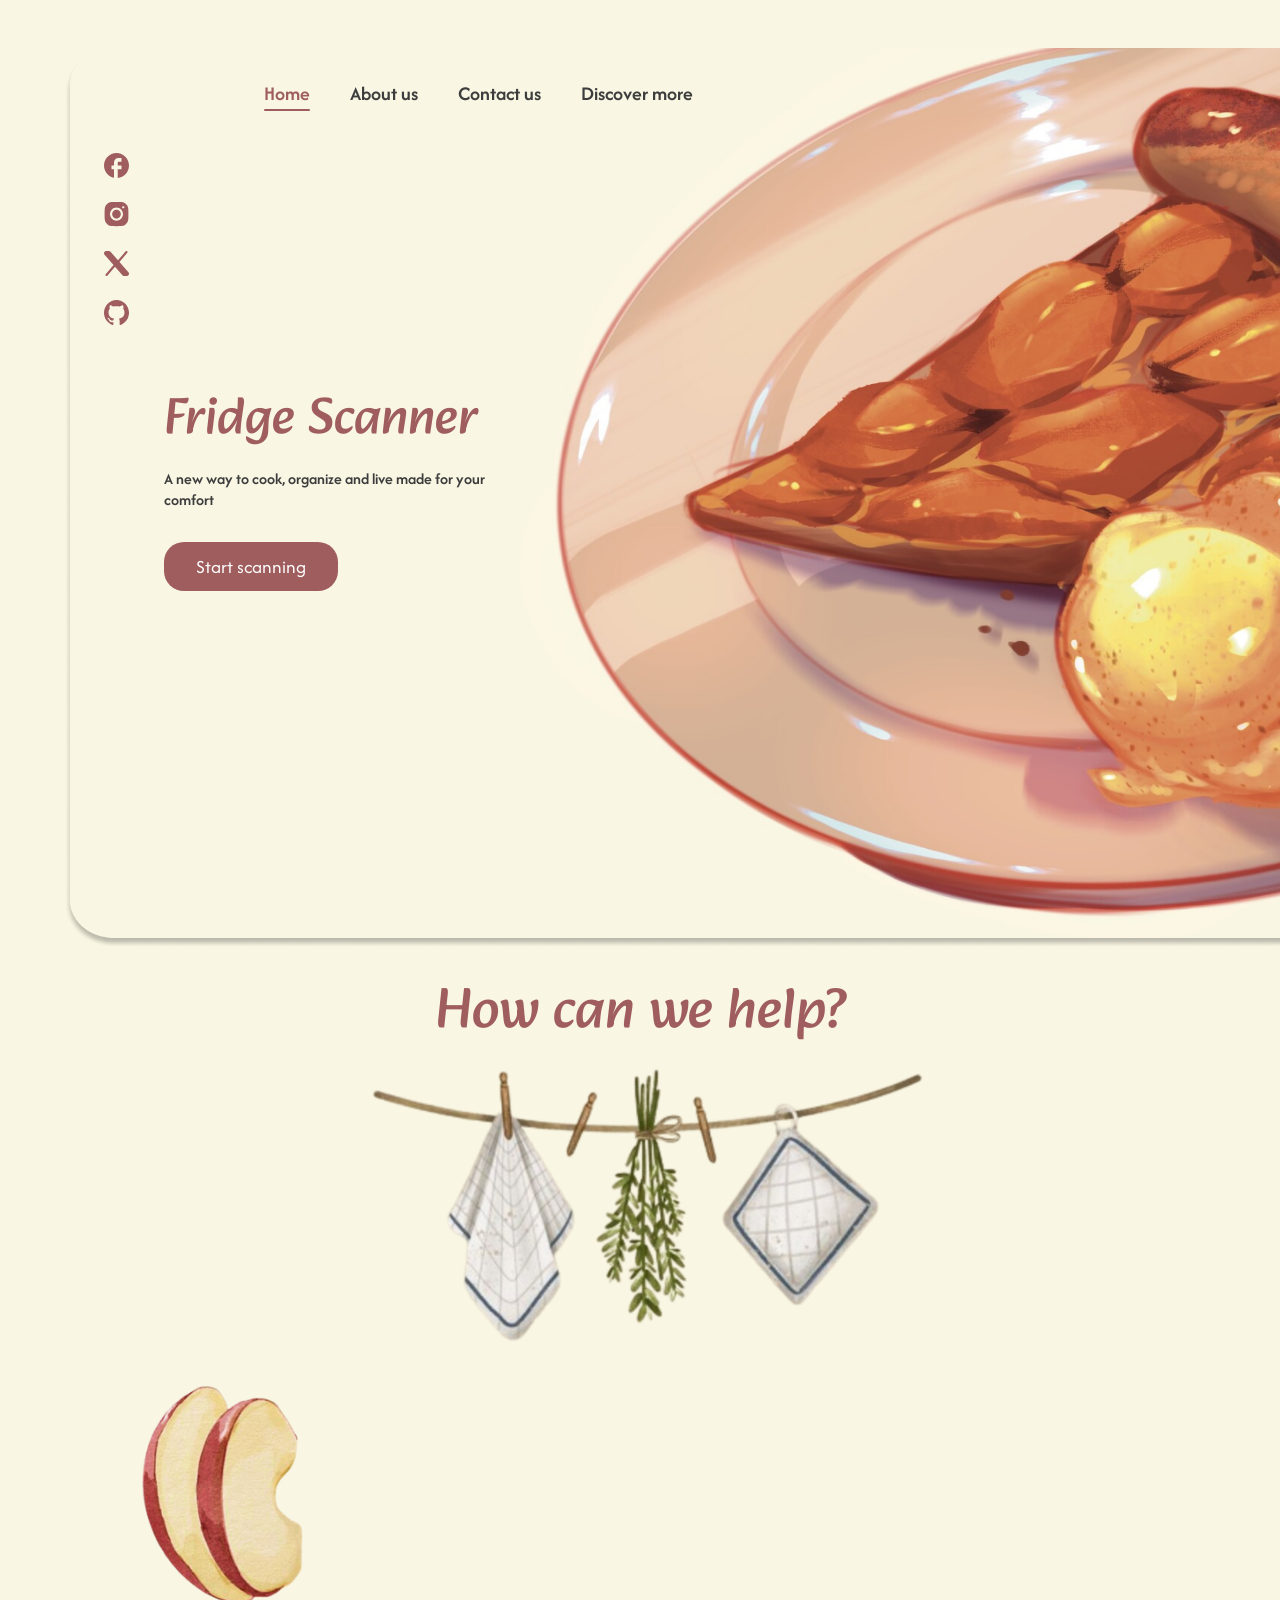
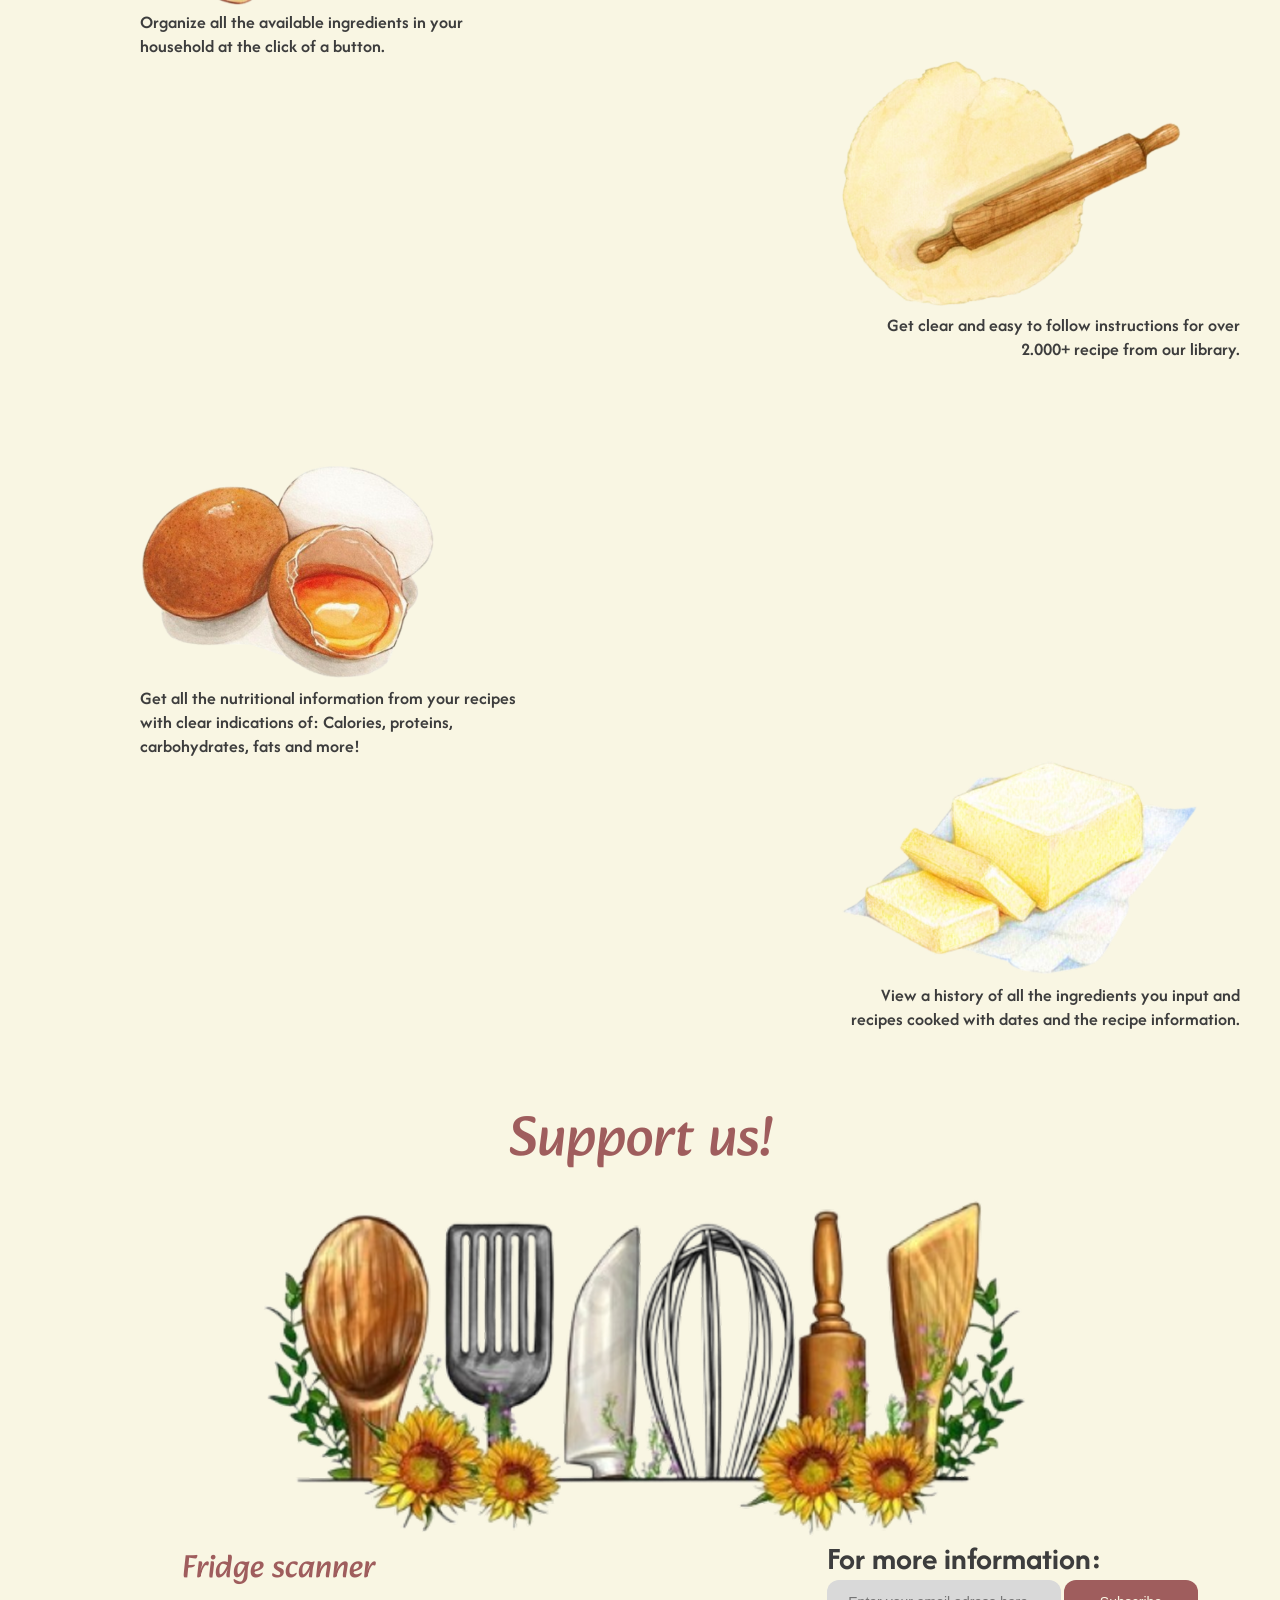
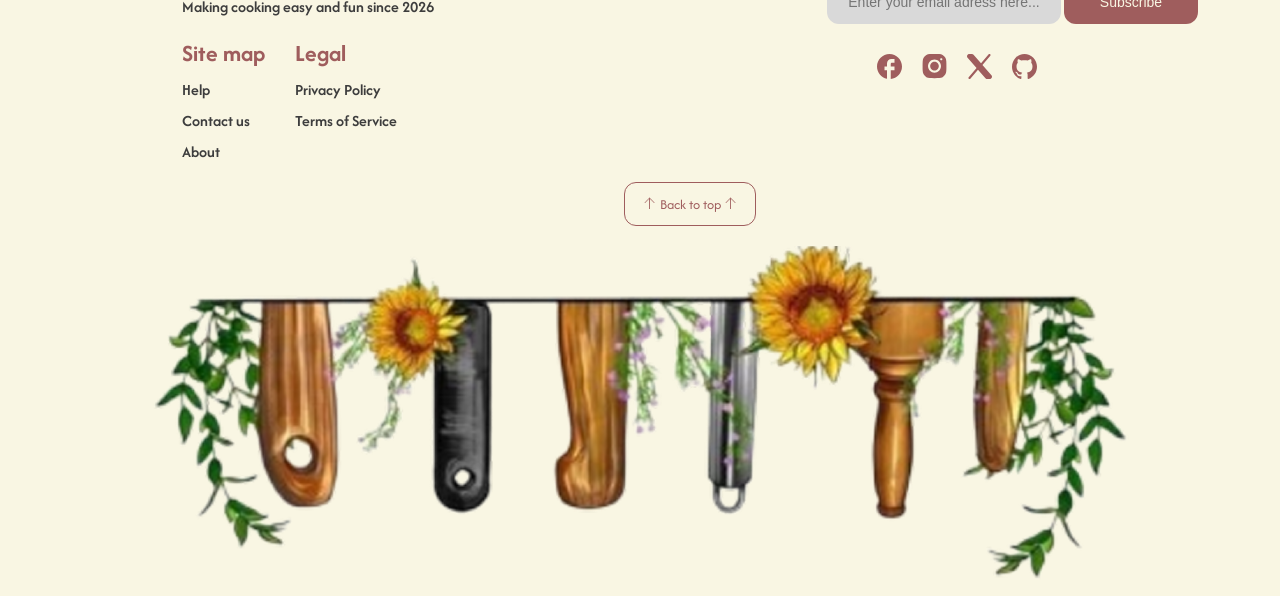
==== commit 3cae0d34: "Mobile version for all pages close #48" ====
--- a/index.html
+++ b/index.html
@@ -5,7 +5,7 @@
     <meta name="viewport" content="width=device-width, initial-scale=1.0">
     <title>Fridge Scanner - Cooking Made Easy</title>
     <link rel="stylesheet" href="styles/main.css">
-
+    <link rel="icon" type="image" href="images/logo.png">
     <link rel="preconnect" href="https://fonts.googleapis.com">
     <link rel="preconnect" href="https://fonts.gstatic.com" crossorigin>
     <link rel="preconnect" href="https://fonts.googleapis.com">
@@ -23,7 +23,7 @@
             <a href="index.html" class="active">Home</a>
             <a href="about.html">About us</a>
             <a href="contact.html">Contact us</a>
-            <a href="https://spoonacular.com/application/frontend/downloads/spoonacular-api-slides.pdf">Discover more</a>
+            <a href="https://github.com/BoicoMihai/FridgeScanner">Discover more</a>
         </nav>
 
     </header>
@@ -71,8 +71,6 @@
           <h1>How can we help?</h1>
 
           <img src="images/content-top.png" alt="" class="content-top">
-
-          <img src="images/trail.png" alt="" class="trail">
 
           <div class="content-card card-left">
               <img src="images/img1.png" alt="apple" class="content-card__image">
--- a/styles/main.css
+++ b/styles/main.css
@@ -1,682 +1,663 @@
 * {
-            margin: 0;
-            padding: 0;
-            box-sizing: border-box;
-        }
-
-        :root { 
-          --cream: #f9f6e3;
-          --dusty-rose: #9F5D5D;
-          --dark-brown: #5c4033;
-          --text-dark: #3d3d3d;
-          --grey: #D9D9D9;
-          --nav-hover: #919191;
-        }
- 
-        body {
-          font-family: "Afacad", sans-serif;
-          font-weight: 600;
-          background-color: var(--cream);
-          color: var(--text-dark);
-          font-size: 16px;
-        }
- 
-        .social-icons {
-          position: absolute;
-          z-index: 1;
-          display: flex;
-          flex-direction: column;
-          gap: 1.2rem;
-          padding-left: 40px;
-          padding-bottom: 500px;
-        }
-
-        .social-icons svg{
-          width: 25px;
-          height: 25px;
-        }
- 
-        nav {
-          display: flex;
-          gap: 2.5rem;
-          position: absolute;
-          z-index: 1;
-          padding-top: 80px;
-          padding-left: 200px;
-        }
- 
-        nav a {
-          text-decoration: none;
-          color: var(--text-dark);
-          font-size: 20px;
-          z-index: 1;
-          position: relative;
-          transition: color 0.22s ease;
-        }
-
-        nav a::after {
-          content: '';
-          position: absolute;
-          left: 0;
-          bottom: -4px;
-          width: 100%;
-          height: 2px;
-          background: var(--dusty-rose);
-          border-radius: 2px;
-          transform: scaleX(0);
-          transform-origin: left;
-          transition: transform 0.22s ease;
-        }
-
-        nav a.active::after,
-        nav a:hover::after {
-          transform: scaleX(1);
-        }
-
-        nav a.active,
-        nav a:hover {
-          color: var(--dusty-rose);
-        }
- 
-        .hero {
-          display: grid;
-          gap: 3rem;
-          align-items: center;
-          padding-left: 4rem;
-          width: 1600px;
-          margin: 0 auto;
-        }
- 
-        .hero-content {
-          padding-left: 100px;
-          position: absolute;
-          z-index: 1;
-        }
- 
-        .hero-content h1 {
-            font-size: 3.2rem;
-            color: var(--dusty-rose);
-            font-family: "Alkatra", system-ui;
-            margin-bottom: 1.2rem;
-            line-height: 1.1;
-            font-weight: normal;
-        }
- 
-        .hero-content p {
-            font-size: 1rem;
-            color: var(--text-dark);
-            margin-bottom: 2rem;
-            max-width: 350px;
-        }
- 
-        .cta-button {
-            padding: 0.75rem 2rem;
-            background-color: var(--dusty-rose);
-            color: white;
-            text-decoration: none;
-            border-radius: 20px;
-            font-size: 1.2rem;
-            border: none;
-            cursor: pointer;
-            font-family: "Afacad", sans-serif;
-            transition: background-color 0.3s ease;
-        }
- 
-        .cta-button:hover {
-            background-color: var(--dark-brown);
-        }
- 
-        .hero-image {
-          position: relative;
-          z-index: 0;
-          padding-bottom: 30px;
-        }
- 
-        .hero-image img {
-          width: 1500px;
-          height: 900px;
-          z-index: 0;
-        }
-
-        .content {
-          display: flex;
-          justify-content: center;
-          align-items: center;
-          flex-direction: column;
-          margin: 0 auto;
-        }
-
-        .content h1{
-            font-size: 3.5rem;
-            color: var(--dusty-rose);
-            font-family: "Alkatra", system-ui;
-            line-height: 1.1;
-            font-weight: normal;
-        }
-
-        #top-image{
-          height: 342px;
-          width: 576px;
-        }
-
-        .content{
-            display: flex;
-            flex-direction: column;
-            align-items: center;
-            min-width: 980px;
-            width: 70%;
-        }
-
-        .content-top{
-            width: 600px;
-            height: 300px;
-        }
-
-        .content-card__image{
-            height: 220px;
-        }
-
-        .card-left{
-            padding-right: 600px;
-            padding-top: 40px;
-        }
-
-        .card-right{
-            padding-bottom: 60px;
-            padding-left: 800px;
-        }
-
-        .content-right{
-            text-align: right;
-        }
-
-        .how-it-works p{
-            font-size: 18px;
-            width: 400px;
-        }
-
-        .trail{
-            position: absolute;
-            padding-top: 100px;
-            height: 900px;
-            width: 1130px;
-            padding-left: 80px;
-        }
-
-        #pie-crust-image{
-            height: 250px;
-        }
-
-        .footer{
-            display: flex;
-            justify-content: center;
-            align-items: center;
-            flex-direction: column;
-            margin: 0 auto;
-        }
-
-        .footer h1{
-            font-size: 3.5rem;
-            color: var(--dusty-rose);
-            font-family: "Alkatra", system-ui;
-            line-height: 1.1;
-            font-weight: normal;
-        }
-
-        .footer-image{
-            height: 350px;
-            display: flex;
-            align-items: center;
-        }
-
-        .footer-content{
-            display: flex;
-            flex-direction: column;
-            justify-content: center;
-            align-items: flex-start;
-            margin: 0 auto;
-            padding-left: 100px;
-        }
-
-        .footer-content h2{
-            color: var(--dusty-rose);
-            display: flex;
-            flex-direction:row;
-            
-        }
-        
-        .text-content{
-            display: flex;
-            flex-direction: row ;
-            gap: 30px;
-        }
-
-        .email-selection{
-            display: flex;
-            flex-direction: column;
-            margin-left: 400px;
-            align-items: flex-start;
-            margin-top: -80px;
-        }
-
-        .input-bar input{
-          width: 234px;
-          height: 44px;  
-          border: none;
-          border-radius: 12px;
-          background-color: var(--grey);
-          padding-left: 20px;
-          padding-right: 20px;
-          color: #919191;
-          font-size: 14px;
-          text-align: center;
-        }
-
-        .input-bar input::placeholder {
-            font-size: 14px;
-            text-align: center;
-        }
-
-        .input-bar button{
-            width: 134px;
-            height: 44px;
-            border-radius: 12px;
-            border: none;
-            background-color: var(--dusty-rose);
-            font-size: 14px;
-            color: var(--cream);
-            transition: background-color 0.3s ease;
-            cursor: pointer;
-        }
-
-        .input-bar button:hover{
-            background-color: var(--dark-brown);
-        }
-
-        .socials{
-            display: flex;
-            gap: 20px;
-            padding-top: 30px;
-            padding-left: 50px;
-        }
-
-        .socials svg{
-            width: 25px;
-            cursor: pointer;
-            height: 25px;
-        }
-
-        .Back-to-top{        
-            border-radius: 12px;
-            background-color: var(--cream);
-            border-color: var(--dusty-rose);
-
-            width:132px;
-            height: 44px;
-
-            color: var(--dusty-rose);
-            transition: background-color 0.3s ease;
-        }
-
-        .Back-to-top:hover{
-            background-color: var(--dusty-rose);
-            color: var(--cream);
-            border-color: var(--dusty-rose);
-            cursor: pointer;
-        }
-
-        .Site-map{
-            display: flex;
-            flex-direction: column;
-            gap: 10px;
-            margin-top: 20px;
-        }
-
-        .Legal{
-            display: flex;
-            flex-direction: column;
-            gap: 10px;
-            margin-top: 20px;
-        }
-
-        .top-link{
-            text-decoration: none;
-            display: flex;
-            align-items: center;
-            justify-content: center;
-            margin: 20px auto;
-        }
-
-        @media (max-width: 1400px) {
-            .hero {
-                width: 100%;
-                padding: 2rem;
-            }
-            
-            .hero-image img {
-                width: 100%;
-                height: auto;
-            }
-            
-            .card-left {
-                padding-right: 400px;
-            }
-            
-            .card-right {
-                padding-left: 500px;
-            }
-        }
-
-        @media (max-width: 1200px) {
-            .hero {
-                grid-template-columns: 1fr;
-                text-align: center;
-                padding: 2rem 1rem;
-            }
-            
-            .hero-content {
-                position: relative;
-                padding-left: 0;
-                text-align: center;
-            }
-            
-            .hero-content h1 {
-                font-size: 2.8rem;
-            }
-            
-            .hero-image img {
-                width: 100%;
-                max-width: 800px;
-                height: auto;
-            }
-            
-            .social-icons {
-                position: relative;
-                flex-direction: row;
-                padding-left: 0;
-                padding-bottom: 0;
-                justify-content: center;
-                gap: 1rem;
-            }
-            
-            nav {
-                position: relative;
-                padding-top: 20px;
-                padding-left: 0;
-                justify-content: center;
-                flex-wrap: wrap;
-            }
-            
-            .content {
-                width: 90%;
-                min-width: auto;
-            }
-            
-            .card-left,
-            .card-right {
-                padding-right: 0;
-                padding-left: 0;
-                padding: 20px 0;
-                text-align: center;
-            }
-            
-            .content-right {
-                text-align: center;
-            }
-            
-            .how-it-works p {
-                width: 100%;
-                max-width: 400px;
-                margin: 0 auto;
-            }
-            
-            .trail {
-                display: none;
-            }
-            
-            .text-content {
-                flex-direction: column;
-                align-items: center;
-                text-align: center;
-            }
-            
-            .email-selection {
-                margin-left: 0;
-                margin-top: 30px;
-                align-items: center;
-            }
-            
-            .footer-content {
-                padding-left: 0;
-                text-align: center;
-                align-items: center;
-            }
-            
-            .top-link {
-                margin-right: 0;
-            }
-        }
-
-        @media (max-width: 1024px) {
-            .hero-content h1 {
-                font-size: 2.4rem;
-            }
-            
-            .hero-content p {
-                font-size: 1rem;
-                max-width: 300px;
-                margin: 0 auto 2rem;
-            }
-            
-            .content h1,
-            .footer h1 {
-                font-size: 2.5rem;
-            }
-            
-            .content-card__image {
-                height: 180px;
-            }
-            
-            .footer-image {
-                height: 250px;
-                width: 100%;
-                object-fit: contain;
-            }
-            
-            .input-bar {
-                display: flex;
-                flex-direction: column;
-                gap: 10px;
-                align-items: center;
-            }
-            
-            .input-bar input {
-                width: 100%;
-                max-width: 300px;
-                font-size: 13px;
-            }
-            
-            .input-bar input::placeholder {
-                font-size: 13px;
-            }
-            
-            .input-bar button {
-                width: 100%;
-                max-width: 200px;
-            }
-            
-            .socials {
-                padding-left: 0;
-                justify-content: center;
-            }
-        }
-
-        @media (max-width: 768px) {
-            body {
-                font-size: 14px;
-            }
-            
-            .hero {
-                padding: 1.5rem 1rem;
-            }
-            
-            .hero-content h1 {
-                font-size: 2rem;
-            }
-            
-            .hero-content p {
-                font-size: 0.9rem;
-            }
-            
-            .cta-button {
-                padding: 0.6rem 1.5rem;
-                font-size: 1rem;
-            }
-            
-            nav {
-                gap: 1.5rem;
-            }
-            
-            nav a {
-                font-size: 16px;
-            }
-            
-            .content h1,
-            .footer h1 {
-                font-size: 2rem;
-            }
-            
-            .content-top {
-                width: 100%;
-                max-width: 400px;
-                height: auto;
-            }
-            
-            .content-card__image {
-                height: 150px;
-            }
-            
-            .how-it-works p {
-                font-size: 16px;
-            }
-            
-            .footer-image {
-                height: 200px;
-            }
-            
-            .Site-map,
-            .Legal {
-                align-items: center;
-            }
-            
-            .Back-to-top {
-                width: 120px;
-                height: 40px;
-                font-size: 14px;
-                margin-right: 70px;
-            }
-            
-            .input-bar input {
-                font-size: 12px;
-            }
-            
-            .input-bar input::placeholder {
-                font-size: 12px;
-            }
-        }
-
-        @media (max-width: 480px) {
-            .hero-content h1 {
-                font-size: 1.8rem;
-            }
-            
-            .hero-content p {
-                font-size: 0.85rem;
-                padding: 0 1rem;
-            }
-            
-            .content h1,
-            .footer h1 {
-                font-size: 1.6rem;
-            }
-            
-            .content-card__image {
-                height: 120px;
-            }
-            
-            .how-it-works p {
-                font-size: 14px;
-                padding: 0 0.5rem;
-            }
-            
-            .footer-image {
-                height: 150px;
-            }
-            
-            .social-icons svg,
-            .socials svg {
-                width: 20px;
-                height: 20px;
-            }
-            
-            .input-bar input {
-                width: 100%;
-                font-size: 11px;
-                padding-left: 15px;
-            }
-            
-            .input-bar input::placeholder {
-                font-size: 11px;
-            }
-            
-            .input-bar button {
-                font-size: 14px;
-            }
-            
-            .Site-map p,
-            .Legal p {
-                font-size: 14px;
-            }
-            
-            .Back-to-top {
-                width: 100px;
-                height: 36px;
-                font-size: 12px;
-            }
-        }
-
-        @media (max-width: 375px) {
-            .hero-content h1 {
-                font-size: 1.5rem;
-            }
-            
-            .content h1,
-            .footer h1 {
-                font-size: 1.4rem;
-            }
-            
-            nav {
-                gap: 1rem;
-            }
-            
-            nav a {
-                font-size: 14px;
-            }
-            
-            .content-card__image {
-                height: 100px;
-            }
-            
-            .how-it-works p {
-                font-size: 13px;
-            }
-            
-            .input-bar input {
-                font-size: 10px;
-                padding-left: 12px;
-            }
-            
-            .input-bar input::placeholder {
-                font-size: 10px;
-            }
-        }+    margin: 0;
+    padding: 0;
+    box-sizing: border-box;
+}
+
+:root { 
+  --cream: #f9f6e3;
+  --dusty-rose: #9F5D5D;
+  --dark-brown: #5c4033;
+  --text-dark: #3d3d3d;
+  --grey: #D9D9D9;
+  --nav-hover: #919191;
+}
+
+body {
+  font-family: "Afacad", sans-serif;
+  font-weight: 600;
+  background-color: var(--cream);
+  color: var(--text-dark);
+  font-size: 16px;
+}
+
+/* ─── SOCIAL ICONS ─── */
+.social-icons {
+  position: absolute;
+  z-index: 1;
+  display: flex;
+  flex-direction: column;
+  gap: 1.2rem;
+  padding-left: 40px;
+  padding-bottom: 500px;
+}
+
+.social-icons svg {
+  width: 25px;
+  height: 25px;
+}
+
+/* ─── NAV ─── */
+nav {
+  display: flex;
+  gap: 2.5rem;
+  position: absolute;
+  z-index: 1;
+  padding-top: 80px;
+  padding-left: 200px;
+}
+
+nav a {
+  text-decoration: none;
+  color: var(--text-dark);
+  font-size: 20px;
+  z-index: 1;
+  position: relative;
+  transition: color 0.22s ease;
+}
+
+nav a::after {
+  content: '';
+  position: absolute;
+  left: 0;
+  bottom: -4px;
+  width: 100%;
+  height: 2px;
+  background: var(--dusty-rose);
+  border-radius: 2px;
+  transform: scaleX(0);
+  transform-origin: left;
+  transition: transform 0.22s ease;
+}
+
+nav a.active::after,
+nav a:hover::after {
+  transform: scaleX(1);
+}
+
+nav a.active,
+nav a:hover {
+  color: var(--dusty-rose);
+}
+
+/* ─── HERO ─── */
+.hero {
+  display: grid;
+  gap: 3rem;
+  align-items: center;
+  padding-left: 4rem;
+  width: 1600px;
+  margin: 0 auto;
+}
+
+.hero-content {
+  padding-left: 100px;
+  position: absolute;
+  z-index: 1;
+}
+
+.hero-content h1 {
+  font-size: 3.2rem;
+  color: var(--dusty-rose);
+  font-family: "Alkatra", system-ui;
+  margin-bottom: 1.2rem;
+  line-height: 1.1;
+  font-weight: normal;
+}
+
+.hero-content p {
+  font-size: 1rem;
+  color: var(--text-dark);
+  margin-bottom: 2rem;
+  max-width: 350px;
+}
+
+.cta-button {
+  padding: 0.75rem 2rem;
+  background-color: var(--dusty-rose);
+  color: white;
+  text-decoration: none;
+  border-radius: 20px;
+  font-size: 1.2rem;
+  border: none;
+  cursor: pointer;
+  font-family: "Afacad", sans-serif;
+  transition: background-color 0.3s ease;
+}
+
+.cta-button:hover {
+  background-color: var(--dark-brown);
+}
+
+.hero-image {
+  position: relative;
+  z-index: 0;
+  padding-bottom: 30px;
+}
+
+.hero-image img {
+  width: 1500px;
+  height: 900px;
+  z-index: 0;
+}
+
+/* ─── CONTENT / HOW IT WORKS ─── */
+.content {
+  display: flex;
+  flex-direction: column;
+  align-items: center;
+  min-width: 980px;
+  width: 70%;
+  margin: 0 auto;
+}
+
+.content h1 {
+  font-size: 3.5rem;
+  color: var(--dusty-rose);
+  font-family: "Alkatra", system-ui;
+  line-height: 1.1;
+  font-weight: normal;
+}
+
+#top-image {
+  height: 342px;
+  width: 576px;
+}
+
+.content-top {
+  width: 600px;
+  height: 300px;
+}
+
+.content-card__image {
+  height: 220px;
+}
+
+.card-left {
+  padding-right: 600px;
+  padding-top: 40px;
+}
+
+.card-right {
+  padding-bottom: 60px;
+  padding-left: 800px;
+}
+
+.content-right {
+  text-align: right;
+}
+
+.how-it-works p {
+  font-size: 18px;
+  width: 400px;
+}
+
+.trail {
+  position: absolute;
+  padding-top: 100px;
+  height: 900px;
+  width: 1130px;
+  padding-left: 80px;
+}
+
+#pie-crust-image {
+  height: 250px;
+}
+
+/* ─── FOOTER ─── */
+.footer {
+  display: flex;
+  justify-content: center;
+  align-items: center;
+  flex-direction: column;
+  margin: 0 auto;
+}
+
+.footer > h1 {
+  padding: 20px;
+  font-size: 3.5rem;
+  color: var(--dusty-rose);
+  font-family: "Alkatra", system-ui;
+  line-height: 1.1;
+  font-weight: normal;
+}
+
+.footer-image {
+  height: 350px;
+  display: flex;
+  margin: 0 auto;
+  align-items: center;
+}
+
+.footer-content {
+  display: flex;
+  flex-direction: column;
+  justify-content: center;
+  align-items: flex-start;
+  margin: 0 auto;
+  padding-left: 100px;
+}
+
+.footer-content > h1 {
+  color: var(--dusty-rose);
+  font-family: "Alkatra", system-ui;
+  font-weight: normal;
+}
+
+.footer-content h2 {
+  color: var(--dusty-rose);
+  display: flex;
+  flex-direction: row;
+}
+
+.text-content {
+  display: flex;
+  flex-direction: row;
+  gap: 30px;
+}
+
+.email-selection {
+  display: flex;
+  flex-direction: column;
+  margin-left: 400px;
+  align-items: flex-start;
+  margin-top: -80px;
+}
+
+.input-bar input {
+  width: 234px;
+  height: 44px;
+  border: none;
+  border-radius: 12px;
+  background-color: var(--grey);
+  padding-left: 20px;
+  padding-right: 20px;
+  color: #919191;
+  font-size: 14px;
+  text-align: center;
+}
+
+.input-bar input::placeholder {
+  font-size: 14px;
+  text-align: center;
+}
+
+.input-bar button {
+  width: 134px;
+  height: 44px;
+  border-radius: 12px;
+  border: none;
+  background-color: var(--dusty-rose);
+  font-size: 14px;
+  color: var(--cream);
+  transition: background-color 0.3s ease;
+  cursor: pointer;
+}
+
+.input-bar button:hover {
+  background-color: var(--dark-brown);
+}
+
+.socials {
+  display: flex;
+  gap: 20px;
+  padding-top: 30px;
+  padding-left: 50px;
+}
+
+.socials svg {
+  width: 25px;
+  cursor: pointer;
+  height: 25px;
+}
+
+.Back-to-top {
+  border-radius: 12px;
+  background-color: var(--cream);
+  border: 1px solid var(--dusty-rose);
+  width: 132px;
+  height: 44px;
+  color: var(--dusty-rose);
+  font-family: "Afacad", sans-serif;
+  font-size: 14px;
+  cursor: pointer;
+  transition: background-color 0.3s ease, color 0.3s ease;
+}
+
+.Back-to-top:hover {
+  background-color: var(--dusty-rose);
+  color: var(--cream);
+}
+
+.Site-map {
+  display: flex;
+  flex-direction: column;
+  gap: 10px;
+  margin-top: 20px;
+}
+
+.Legal {
+  display: flex;
+  flex-direction: column;
+  gap: 10px;
+  margin-top: 20px;
+}
+
+.top-link {
+  text-decoration: none;
+  display: flex;
+  align-items: center;
+  justify-content: center;
+  margin: 20px auto;
+}
+
+/* ════════════════════════════════════════════
+   TABLET  (max 1024px)
+   ════════════════════════════════════════════ */
+@media (max-width: 1024px) {
+
+  /* Nav */
+  nav {
+    position: relative;
+    padding: 30px 24px;
+    gap: 1.6rem;
+    flex-wrap: wrap;
+    justify-content: center;
+  }
+
+  nav a { font-size: 17px; }
+
+  /* Social icons */
+  .social-icons {
+    position: relative;
+    flex-direction: row;
+    padding: 0;
+    justify-content: center;
+    gap: 1rem;
+  }
+
+  /* Hero */
+  .hero {
+    width: 100%;
+    padding: 0;
+    display: flex;
+    flex-direction: column;
+    align-items: center;
+    text-align: center;
+  }
+
+  .hero-content {
+    position: relative;
+    padding: 40px 2rem 20px;
+    text-align: center;
+  }
+
+  .hero-content h1 { font-size: 2.8rem; }
+
+  .hero-content p {
+    margin: 0 auto 2rem;
+    max-width: 400px;
+  }
+
+  .hero-image {
+    padding-bottom: 0;
+    width: 100%;
+  }
+
+  .hero-image img {
+    width: 100%;
+    height: auto;
+    display: block;
+  }
+
+  /* Content */
+  .content {
+    width: 90%;
+    min-width: auto;
+  }
+
+  .content h1 { font-size: 2.5rem; }
+
+  .content-top {
+    width: 100%;
+    max-width: 500px;
+    height: auto;
+  }
+
+  .card-left,
+  .card-right {
+    padding: 20px 0;
+    text-align: center;
+  }
+
+  .content-right { text-align: center; }
+
+  .how-it-works p {
+    width: 100%;
+    max-width: 400px;
+    margin: 0 auto;
+  }
+
+  .trail { display: none; }
+
+  .content-card__image { height: 180px; }
+
+  /* Footer */
+  .footer > h1 {
+    font-size: 2.6rem;
+    text-align: center;
+  }
+
+  .footer-image {
+    height: 240px;
+    width: 100%;
+    object-fit: contain;
+  }
+
+  .footer-content {
+    padding-left: 40px;
+    padding-right: 40px;
+    width: 100%;
+  }
+
+  .text-content {
+    flex-direction: row;
+    flex-wrap: wrap;
+    gap: 24px;
+  }
+
+  .email-selection {
+    margin-left: 0;
+    margin-top: 24px;
+    width: 100%;
+  }
+
+  .input-bar {
+    display: flex;
+    flex-wrap: wrap;
+    gap: 10px;
+    align-items: center;
+  }
+
+  .input-bar input {
+    width: 100%;
+    max-width: 320px;
+  }
+
+  .socials {
+    padding-left: 0;
+    padding-top: 20px;
+  }
+}
+
+/* ════════════════════════════════════════════
+   MOBILE  (max 600px)
+   ════════════════════════════════════════════ */
+@media (max-width: 600px) {
+
+  /* Nav scrollabil */
+  nav {
+    padding: 20px 16px;
+    gap: 1rem;
+    overflow-x: auto;
+    -webkit-overflow-scrolling: touch;
+    flex-wrap: nowrap;
+    justify-content: flex-start;
+    scrollbar-width: none;
+  }
+
+  nav::-webkit-scrollbar { display: none; }
+
+  nav a {
+    font-size: 15px;
+    white-space: nowrap;
+  }
+
+  /* Social icons — ascunse pe mobil */
+  .social-icons {
+    display: none;
+  }
+
+  /* Hero — compact, text sus, imagine jos */
+  .hero-content {
+    padding: 20px 1.2rem 16px;
+  }
+
+  .hero-content h1 {
+    font-size: 2rem;
+    margin-bottom: 0.8rem;
+  }
+
+  .hero-content p {
+    font-size: 0.95rem;
+    max-width: 100%;
+    margin-bottom: 1.2rem;
+  }
+
+  .cta-button {
+    font-size: 1rem;
+    padding: 0.65rem 1.6rem;
+  }
+
+  /* Content */
+  .content h1 { font-size: 1.8rem; }
+
+  .content-card__image { height: 140px; }
+
+  .how-it-works p { font-size: 15px; }
+
+  /* Footer */
+  .footer > h1 {
+    font-size: 2rem;
+    padding: 14px;
+    text-align: center;
+  }
+
+  .footer-image {
+    height: 160px;
+    width: 100%;
+    object-fit: contain;
+  }
+
+  .footer-content {
+    padding: 0 20px;
+    width: 100%;
+    align-items: flex-start;
+  }
+
+  .footer-content > h1 { font-size: 1.5rem; }
+
+  .footer-content > p {
+    font-size: 0.9rem;
+    margin-bottom: 16px;
+  }
+
+  /* 3 coloane: Site map | Legal | For more info */
+  .text-content {
+    flex-direction: row;
+    align-items: flex-start;
+    gap: 12px;
+    width: 100%;
+  }
+
+  .Site-map,
+  .Legal {
+    margin-top: 16px;
+    gap: 6px;
+    flex: 1;
+  }
+
+  .Site-map h2,
+  .Legal h2 {
+    font-size: 0.9rem;
+    margin-bottom: 4px;
+  }
+
+  .Site-map p,
+  .Legal p { font-size: 0.82rem; }
+
+  .email-selection {
+    margin-left: 0;
+    margin-top: 16px;
+    flex: 1;
+    align-items: flex-start;
+  }
+
+  .email-selection > h1 {
+    font-size: 0.9rem;
+    margin-bottom: 10px;
+    font-family: "Alkatra", system-ui;
+    color: var(--dusty-rose);
+    font-weight: normal;
+  }
+
+  .input-bar {
+    display: flex;
+    flex-direction: column;
+    gap: 8px;
+    align-items: flex-start;
+    width: 100%;
+  }
+
+  .input-bar input {
+    width: 100%;
+    height: 36px;
+    font-size: 11px;
+    text-align: left;
+    padding-left: 10px;
+    padding-right: 6px;
+  }
+
+  .input-bar input::placeholder {
+    font-size: 10px;
+    text-align: left;
+  }
+
+  .input-bar button {
+    width: 100%;
+    height: 36px;
+    font-size: 12px;
+  }
+
+  .socials {
+    padding-left: 0;
+    padding-top: 12px;
+    padding-bottom: 0;
+    gap: 10px;
+  }
+
+  .Back-to-top {
+    width: 120px;
+    height: 40px;
+    font-size: 13px;
+  }
+
+  .social-icons {
+    gap: 18px;
+  }
+
+  .social-icons svg {
+    width: 20px;
+    height: 20px;
+  }
+}
